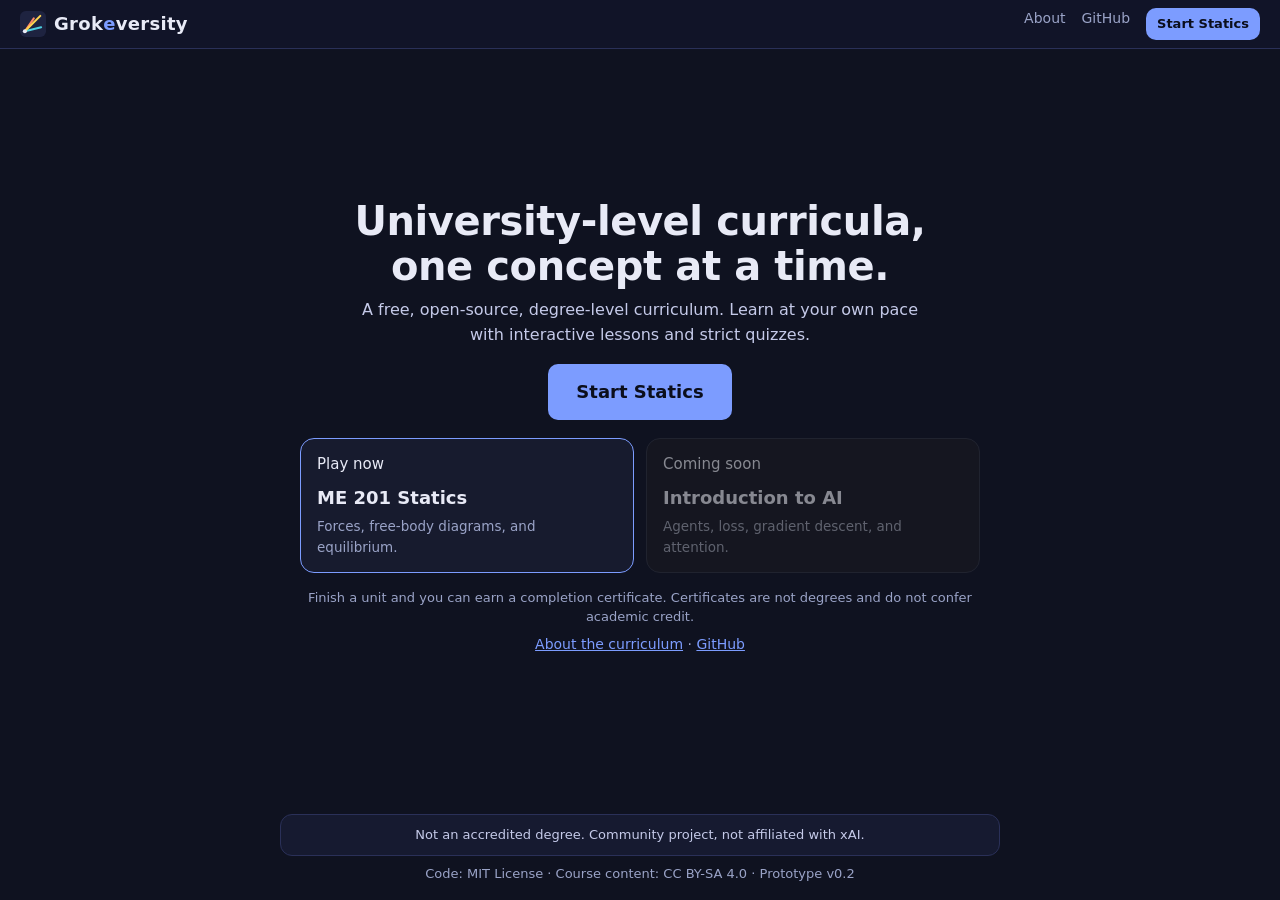
==== prototype/index.html @ 7344899f "Make the hook box draggable with a short Drag the box hint. The first Statics slide now tells you to" ====
<!doctype html>
<html lang="en" class="home">
<head>
<meta charset="utf-8">
<meta name="viewport" content="width=device-width, initial-scale=1, viewport-fit=cover">
<meta http-equiv="Cache-Control" content="no-cache, no-store, must-revalidate">
<meta http-equiv="Pragma" content="no-cache">
<title>Grokeversity — university-level curricula, one concept at a time</title>
<meta name="description" content="Free, open-source, mastery-based curricula in Mechanical Engineering and Introduction to AI. Interactive visuals, strict quizzes, and a copy-paste AI tutor prompt. Community project; not an accredited degree.">
<meta name="theme-color" content="#0f1220">
<!-- Open Graph / X card. On deploy, tools/build_site.py --base-url rewrites these to absolute URLs (X requires absolute image URLs). -->
<meta property="og:type" content="website">
<meta property="og:site_name" content="Grokeversity">
<meta property="og:title" content="Grokeversity — university-level curricula, one concept at a time">
<meta property="og:description" content="Mechanical Engineering and Introduction to AI, with interactive math and strict mastery quizzes. Free and open source.">
<meta property="og:image" content="https://ankela.github.io/grokeversity/assets/og.png">
<meta property="og:image:width" content="1200">
<meta property="og:image:height" content="630">
<meta property="og:image:alt" content="Grokeversity: Mechanical Engineering and Introduction to AI. Interactive, university-level lessons.">
<meta property="og:url" content="https://ankela.github.io/grokeversity/">
<meta name="twitter:card" content="summary_large_image">
<meta name="twitter:title" content="Grokeversity — university-level curricula, one concept at a time">
<meta name="twitter:description" content="Interactive lessons in Statics and Introduction to AI, with strict mastery quizzes and an AI tutor prompt.">
<meta name="twitter:image" content="https://ankela.github.io/grokeversity/assets/og.png">
<meta name="twitter:image:alt" content="Grokeversity: Mechanical Engineering and Introduction to AI.">
<link rel="icon" href="assets/favicon.svg" type="image/svg+xml">
<link rel="icon" href="assets/favicon-32.png" sizes="32x32" type="image/png">
<link rel="apple-touch-icon" href="assets/apple-touch-icon.png">
<link rel="stylesheet" href="app.css?v=048348e5">
<script>
(function(){
  function go(){
    var h=(location.hash||'').replace(/^#/,'').toLowerCase();
    if(h==='learn' || h.indexOf('learn')===0 || /^c[1-5]/.test(h)){
      var c=(h.match(/c([1-5])/)||[])[1]||'1';
      location.replace('statics/unit-1.html?v=048348e5&c='+c);
    }
  }
  go();
  window.addEventListener('hashchange', go);
})();
</script>
</head>
<body class="home">
<header class="top">
  <a class="logo" href="./"><img src="assets/favicon.svg" alt=""><span>Grok<b>e</b>versity</span></a>
  <nav>
    <a href="about.html">About</a>
    <a href="https://github.com/ANKELA/grokeversity" rel="noopener noreferrer">GitHub</a>
    <a class="btn sm" href="statics/unit-1.html?v=048348e5">Start Statics</a>
  </nav>
</header>

<main class="home-main">
  <h1>University-level curricula,<br>one concept at a time.</h1>
  <p class="lead">A free, open-source, degree-level curriculum. Learn at your own pace with interactive lessons and strict quizzes.</p>
  <p class="home-cta"><a class="btn btn-lg" href="statics/unit-1.html?v=048348e5">Start Statics</a></p>
  <ul class="course-list">
    <li>
      <a class="course-card is-live" href="statics/unit-1.html?v=048348e5" id="card-me">
        <span class="badge">Play now</span>
        <h2>ME 201 Statics</h2>
        <p>Forces, free-body diagrams, and equilibrium.</p>
      </a>
    </li>
    <li>
      <div class="course-card is-soon" id="card-ai" aria-disabled="true">
        <span class="badge">Coming soon</span>
        <h2>Introduction to AI</h2>
        <p>Agents, loss, gradient descent, and attention.</p>
      </div>
    </li>
  </ul>
  <p class="cert-note">Finish a unit and you can earn a completion certificate. Certificates are not degrees and do not confer academic credit.</p>
  <p class="home-links"><a href="about.html">About the curriculum</a> · <a href="https://github.com/ANKELA/grokeversity" rel="noopener noreferrer">GitHub</a></p>
</main>

<footer>
  <div class="disc">Not an accredited degree. Community project, not affiliated with xAI.</div>
  <div>Code: MIT License · Course content: CC BY-SA 4.0 · Prototype v0.2</div>
</footer>
</body>
</html>
---- prototype/app.css ----
:root{--bg:#0f1220;--panel:#171b2e;--panel2:#1e2340;--ink:#e8eaf6;--mute:#9aa3c7;--acc:#7c9cff;--f1:#ff8a65;--f2:#4dd0e1;--res:#ffd54f;--ok:#66bb6a;--bad:#ef5350;--line:#2a3058}
*{box-sizing:border-box}html{scroll-behavior:smooth}
body{margin:0;font:15px/1.55 Inter,system-ui,-apple-system,Segoe UI,Roboto,sans-serif;background:var(--bg);color:var(--ink)}
a{color:var(--acc)}code{background:#20264a;padding:1px 5px;border-radius:5px;font-size:.92em}
header.top{display:flex;align-items:center;gap:14px;padding:10px 20px;border-bottom:1px solid var(--line);background:rgba(18,21,42,.92);backdrop-filter:blur(8px);position:sticky;top:0;z-index:20}
.logo{font-weight:800;letter-spacing:.3px;font-size:18px;text-decoration:none;color:var(--ink);display:flex;align-items:center;gap:8px}.logo b{color:var(--acc)}
.logo img{width:26px;height:26px}
header.top nav{margin-left:auto;display:flex;gap:16px;font-size:14px}header.top nav a{color:var(--mute);text-decoration:none}header.top nav a:hover{color:var(--ink)}header.top nav a.btn{color:#0b0e1c}
.btn{display:inline-block;background:var(--acc);color:#0b0e1c;border:0;padding:9px 15px;border-radius:10px;cursor:pointer;font:inherit;font-weight:700;text-decoration:none}
.btn.ghost{background:none;color:var(--acc);border:1px solid var(--acc)}.btn:disabled{opacity:.4;cursor:not-allowed}.btn.sm{padding:6px 11px;font-size:13px}
/* landing */
.hero{padding:72px 24px 48px;text-align:center;background:radial-gradient(1200px 400px at 50% -10%,#2b356e 0%,transparent 70%)}
.hero h1{font-size:clamp(30px,5vw,54px);line-height:1.08;margin:0 0 14px;letter-spacing:-.5px}
.hero h1 em{font-style:normal;background:linear-gradient(90deg,#7c9cff,#4dd0e1);-webkit-background-clip:text;background-clip:text;color:transparent}
.hero p.lead{max-width:720px;margin:0 auto 22px;color:#c5cae9;font-size:clamp(15px,2.2vw,18px)}
.hero .ctas{display:flex;gap:10px;justify-content:center;flex-wrap:wrap}
.pills{display:flex;gap:8px;justify-content:center;flex-wrap:wrap;margin-top:22px}
.pill{font-size:12px;border:1px solid var(--line);color:var(--mute);border-radius:99px;padding:4px 10px}
.wrap{max-width:1180px;margin:0 auto;padding:0 20px}
.how{display:grid;grid-template-columns:repeat(4,1fr);gap:14px;margin:10px 0 40px}
.how .card h3{margin:4px 0 6px;font-size:16px}.how .card p{margin:0;color:var(--mute);font-size:14px}
.sec-title{font-size:24px;margin:34px 0 6px}.sec-sub{color:var(--mute);margin:0 0 16px}
.track{display:grid;grid-template-columns:repeat(4,1fr);gap:14px}
.year h4{margin:0 0 8px;font-size:13px;letter-spacing:1px;text-transform:uppercase;color:var(--mute)}
.course{display:flex;justify-content:space-between;align-items:center;gap:8px;background:var(--panel);border:1px solid var(--line);border-radius:10px;padding:8px 10px;margin-bottom:7px;font-size:13.5px}
.course .badge{font-size:10.5px;padding:2px 7px;border-radius:99px;background:#262b4d;color:var(--mute);white-space:nowrap}
.course.live{border-color:var(--acc);background:#1d2550}.course.live .badge{background:var(--acc);color:#0b0e1c;font-weight:700}
.course.live{cursor:pointer}
/* player */
.player{display:grid;grid-template-columns:230px minmax(0,1fr) 330px;border-top:1px solid var(--line);border-bottom:1px solid var(--line);margin-top:40px}
.side{border-right:1px solid var(--line);padding:16px;background:#121528}
.side h4{margin:0 0 8px;font-size:12px;text-transform:uppercase;letter-spacing:1px;color:var(--mute)}
.cbtn{display:flex;justify-content:space-between;gap:6px;width:100%;text-align:left;background:none;border:1px solid transparent;color:var(--ink);padding:8px 10px;border-radius:8px;margin-bottom:4px;cursor:pointer;font:inherit;font-size:14px}
.cbtn:hover{background:var(--panel)}.cbtn.active{background:var(--panel2);border-color:var(--line)}.cbtn.locked{color:#5c6390}
.mastery{margin-top:16px;font-size:13px;color:var(--mute)}.bar{height:8px;background:#262b4d;border-radius:99px;overflow:hidden;margin-top:6px}.bar>i{display:block;height:100%;background:linear-gradient(90deg,#7c9cff,#66bb6a);width:0;transition:width .4s}
.lesson{padding:22px 28px;min-width:0}
.lesson h1{font-size:24px;margin:0 0 4px}.lesson h2{font-size:18px;margin:26px 0 8px}.sub{color:var(--mute);margin:0 0 14px}
.card{background:var(--panel);border:1px solid var(--line);border-radius:14px;padding:16px 18px;margin:14px 0}
.obj{margin:6px 0 0;padding-left:20px}.obj li{margin:2px 0}
.viz{display:grid;grid-template-columns:minmax(0,1fr) 250px;gap:16px;align-items:start}
svg.diagram{background:#0c0f1d;border-radius:12px;border:1px solid var(--line);width:100%;height:auto;touch-action:none;user-select:none;display:block}
.handle{cursor:grab}.handle:active{cursor:grabbing}
.readout{font-size:14px}.readout .row{display:flex;justify-content:space-between;border-bottom:1px dashed var(--line);padding:4px 0}
.k1{color:var(--f1)}.k2{color:var(--f2)}.kr{color:var(--res)}
.readout input[type=range]{width:100%}
.steps .step{opacity:0;transform:translateY(6px);transition:all .35s;max-height:0;overflow:hidden}
.steps .step.show{opacity:1;transform:none;max-height:220px;margin:6px 0}
.q{border-left:3px solid var(--line);padding-left:12px;margin:18px 0}.q.correct{border-color:var(--ok)}.q.wrong{border-color:var(--bad)}
.tag{font-size:11px;padding:2px 7px;border-radius:99px;background:#262b4d;color:var(--mute);margin-left:6px;font-weight:400}
.inrow{display:flex;gap:10px;flex-wrap:wrap;margin:8px 0;align-items:flex-end}
.inrow label{font-size:13px;color:var(--mute)}
.inrow input{background:#0c0f1d;border:1px solid var(--line);color:var(--ink);padding:8px 9px;border-radius:8px;width:150px;font:inherit;font-size:16px}
.fb{font-size:14px;margin-top:6px}.fb.ok{color:var(--ok)}.fb.no{color:#ffab91}
.hint{font-size:14px;color:#c5cae9;background:#20264a;padding:8px 10px;border-radius:8px;margin-top:6px}
.tutor{border-left:1px solid var(--line);background:#121528;display:flex;flex-direction:column;position:sticky;top:51px;height:calc(100vh - 51px)}
.tutor h3{margin:0;padding:14px 16px;font-size:14px;border-bottom:1px solid var(--line)}
.chat{flex:1;overflow:auto;padding:12px 14px}
.msg{padding:9px 11px;border-radius:12px;margin:8px 0;font-size:14px;max-width:92%}.msg.t{background:var(--panel2)}.msg.s{background:#2b356e;margin-left:auto}
.chatin{display:flex;gap:6px;padding:10px;border-top:1px solid var(--line)}
.chatin input{flex:1;min-width:0;background:#0c0f1d;border:1px solid var(--line);color:var(--ink);padding:8px;border-radius:8px;font:inherit;font-size:16px}
.copybox{padding:10px 14px;border-top:1px solid var(--line);font-size:12.5px;color:var(--mute)}
.copybox .btn{width:100%;margin-bottom:6px}
.palette{display:flex;flex-wrap:wrap;gap:8px;margin:10px 0}
.chip{border:1px solid var(--line);background:#0c0f1d;color:var(--ink);padding:6px 10px;border-radius:99px;cursor:pointer;font:inherit;font-size:13px}.chip.on{background:#2b356e;border-color:var(--acc)}
.soon{display:grid;place-items:center;text-align:center;min-height:320px;color:var(--mute)}
footer{padding:28px 20px 40px;color:var(--mute);font-size:13px;text-align:center}
footer .disc{max-width:820px;margin:0 auto 10px;background:#161a30;border:1px solid var(--line);border-radius:12px;padding:12px 16px;color:#c5cae9}
.toast{position:fixed;left:50%;bottom:22px;transform:translateX(-50%) translateY(30px);opacity:0;background:#263070;color:#fff;padding:10px 16px;border-radius:10px;transition:all .3s;z-index:50;font-size:14px}
.toast.show{opacity:1;transform:translateX(-50%)}
@media (max-width:1100px){
  .player{grid-template-columns:minmax(0,1fr)}.player>*{min-width:0}.side{border-right:0;border-bottom:1px solid var(--line)}
  .side .list{display:flex;gap:6px;overflow-x:auto;padding-bottom:4px}.cbtn{white-space:nowrap;width:auto;margin:0}
  .tutor{position:static;height:auto;border-left:0;border-top:1px solid var(--line)}.chat{max-height:300px}
  .viz{grid-template-columns:1fr}.how,.track{grid-template-columns:1fr 1fr}
}
@media (max-width:640px){
  header.top nav a:not(.btn){display:none}.lesson{padding:18px 14px}.how,.track{grid-template-columns:1fr}
  .inrow input{width:100%}.inrow label{flex:1 1 45%}.hero{padding:48px 18px 32px}
}

/* multi-track landing */
.track-cards{display:grid;grid-template-columns:1fr 1fr;gap:16px;margin:8px 0 36px}
.track-card{display:block;background:var(--panel);border:1px solid var(--acc);border-radius:16px;padding:20px 22px;text-decoration:none;color:var(--ink);min-width:0}
.track-card:hover{background:#1d2550}
.track-card h3{margin:8px 0 6px;font-size:22px}
.track-card p{margin:0;color:var(--mute);font-size:14px}
.track-card .badge{background:var(--acc);color:#0b0e1c;font-weight:700;font-size:11px;padding:2px 8px;border-radius:99px}
a.course{text-decoration:none;color:inherit}
.course-hero{padding:48px 24px 28px}
.kicker{letter-spacing:1px;text-transform:uppercase;color:var(--mute);font-size:12px;font-weight:700;margin:0 0 8px}
.viz-gd{grid-template-columns:minmax(0,1fr) minmax(0,1fr);align-items:start}
@media (max-width:1100px){
  .track-cards,.viz-gd{grid-template-columns:1fr}
}
@media (max-width:640px){
  .track-cards{grid-template-columns:1fr}
}

/* Keep KaTeX MathML (accessibility tree) from expanding the page width, especially on mobile. */
.katex-display{max-width:100%;overflow-x:auto;overflow-y:hidden}
.katex-mathml{position:absolute !important;width:0 !important;height:0 !important;overflow:hidden !important;clip-path:inset(50%)}
.lesson,.concept,.hero,.wrap,.player{max-width:100%}

/* ---- Statics interactive slides ---- */
.lesson-slides{display:flex;flex-direction:column;min-width:0;min-height:calc(100vh - 52px);padding:14px 18px 10px}
.lesson-bar{display:flex;align-items:center;justify-content:space-between;gap:10px;margin-bottom:8px}
.lesson-bar h1{font-size:15px;margin:0;letter-spacing:.2px;color:var(--mute);font-weight:700;text-transform:uppercase}
.stage{position:relative;flex:1;overflow:hidden;min-height:460px;background:var(--panel);border:1px solid var(--line);border-radius:16px}
.slide{position:absolute;inset:0;overflow:auto;padding:16px 18px 20px;opacity:0;transform:translateX(48px);pointer-events:none;transition:opacity .4s ease, transform .4s ease}
.slide.on{opacity:1;transform:none;pointer-events:auto;z-index:2}
.slide.exit-left{opacity:0;transform:translateX(-48px);z-index:1}
.slide.exit-right{opacity:0;transform:translateX(48px);z-index:1}
.slide h2{font-size:22px;margin:0 0 8px;line-height:1.2}
.slide p{margin:0 0 10px;max-width:42em}
.slide .sub{margin-bottom:10px}
.term{opacity:0;transform:translateY(8px);display:inline-block;transition:opacity .45s ease, transform .45s ease, color .3s}
.term.in{opacity:1;transform:none}
.term.hot{color:var(--res)}
.hl-on{filter:drop-shadow(0 0 5px currentColor);animation:glow 1.1s ease-in-out infinite}
@keyframes glow{50%{opacity:.55}}
.tap{cursor:pointer}
.tag-pop{font-size:13px;background:#2b356e;color:#e8eaf6;border-radius:8px;padding:4px 8px;pointer-events:none}
.slide-nav{display:flex;align-items:center;gap:10px;padding:10px 2px 4px}
.slide-nav .dots{display:flex;gap:5px;flex:1;flex-wrap:wrap;align-items:center}
.dot{width:9px;height:9px;border-radius:50%;background:#2a3058;border:0;padding:0;cursor:pointer}
.dot:hover{background:#4a5380}
.dot.on{background:var(--acc)}
.dot.quiz{box-shadow:0 0 0 2px #2a3058;background:#3d5a3d}
.dot.quiz.on{background:var(--ok)}
#slidePos{font-size:12px;color:var(--mute);white-space:nowrap}
.check{border-left:3px solid var(--acc);padding:8px 0 8px 12px;margin-top:8px}
.choices{display:flex;flex-wrap:wrap;gap:8px;margin:8px 0}
.choices button{background:#0c0f1d;color:var(--ink);border:1px solid var(--line);border-radius:10px;padding:8px 12px;font:inherit;cursor:pointer}
.choices button:hover{border-color:var(--acc)}
.choices button.right{border-color:var(--ok);background:#15301c}
.choices button.wrong{border-color:var(--bad)}
.support-grid{display:grid;grid-template-columns:repeat(4,1fr);gap:8px;margin:10px 0}
.support-card{background:#0c0f1d;border:1px solid var(--line);border-radius:12px;padding:10px 8px;text-align:center;cursor:pointer;color:var(--ink);font:inherit}
.support-card.on{border-color:var(--acc);background:#1d2550}
.support-card b{display:block;margin-top:4px;font-size:13px}
.trig-backdrop{position:fixed;inset:0;background:rgba(8,10,20,.55);z-index:40;opacity:0;pointer-events:none;transition:opacity .3s}
.trig-backdrop.on{opacity:1;pointer-events:auto}
.trig-panel{position:fixed;right:16px;top:64px;bottom:16px;width:min(420px,calc(100% - 32px));background:#171b2e;border:1px solid var(--line);border-radius:16px;z-index:41;padding:16px 18px;overflow:auto;transform:translateX(20px);opacity:0;pointer-events:none;transition:opacity .3s, transform .3s;box-shadow:0 16px 50px #0008}
.trig-panel.on{opacity:1;transform:none;pointer-events:auto}
.trig-panel h2{margin:0 20px 8px 0}
.share{display:flex;gap:8px;margin:10px 0;align-items:stretch}
.share .bar{flex:1;height:14px;border-radius:99px;background:#262b4d;overflow:hidden;display:flex}
.share .bar i{display:block;height:100%}
.q-mount .q{margin:8px 0}
@media (prefers-reduced-motion:reduce){
  .slide,.term,.trig-panel,.trig-backdrop{transition:none}
}
@media (max-width:1100px){
  .lesson-slides{min-height:0;padding:12px}
  .stage{min-height:400px}
  .support-grid{grid-template-columns:1fr 1fr}
}
@media (max-width:640px){
  .lesson-slides{padding:10px 10px 6px}
  .slide{padding:12px}
  .support-grid{grid-template-columns:1fr 1fr}
}

/* ---- dedicated lesson page: one screen, no landing chrome ---- */
html.lesson-page{
  height:100%;
  overflow:hidden;
  overscroll-behavior:none;
}
html.lesson-page body{
  position:fixed;
  inset:0;
  width:100%;
  height:100%;
  overflow:hidden;
  overscroll-behavior:none;
  margin:0;
}
.lesson-app{
  height:100%;
  width:100%;
  max-height:100dvh;
  display:flex;
  flex-direction:column;
  overflow:hidden;
  background:var(--bg);
  transform:none;
}
.lesson-top{
  flex:0 0 auto;
  display:flex;
  align-items:center;
  gap:8px;
  padding:6px 10px;
  border-bottom:1px solid var(--line);
  min-height:44px;
  background:rgba(18,21,42,.96);
  z-index:20;
  position:relative;
  top:auto;
}
.lesson-top .logo{font-size:16px; flex:0 0 auto}
.lesson-top .crumb{
  flex:1;
  min-width:0;
  font-size:13px;
  color:var(--mute);
  white-space:nowrap;
  overflow:hidden;
  text-overflow:ellipsis;
}
.lesson-top #slidePos{font-size:12px; color:var(--mute); white-space:nowrap; flex:0 0 auto}
.lesson-top .btn.sm{padding:5px 9px; font-size:12px}
.stage-wrap{
  flex:1 1 auto;
  min-height:0;
  position:relative;
  overflow:hidden;
}
.lesson-page .concept{
  position:absolute;
  inset:0;
  overflow:hidden;
  min-height:0;
}
.lesson-page .concept[hidden]{display:none !important}
.lesson-page .stage{
  position:absolute;
  inset:0;
  overflow:hidden;
  min-height:0;
  border:0;
  border-radius:0;
  background:var(--panel);
}
.lesson-page .slide{
  position:absolute;
  inset:0;
  overflow:auto;
  overscroll-behavior:contain;
  padding:12px 16px 16px;
  min-height:0;
}
.lesson-page .slide:not(.on):not(.exit-left):not(.exit-right){visibility:hidden}
.lesson-page .slide h2{font-size:20px; margin:0 0 6px}
.lesson-page .slide p{margin:0 0 8px}
.lesson-page .slide-nav{
  flex:0 0 auto;
  padding:6px 12px 8px;
  border-top:1px solid var(--line);
  background:#121528;
}
.lesson-page svg.diagram{max-height:min(280px, 36dvh); min-height:140px; width:100%; height:auto; aspect-ratio:var(--diagram-ar, 2 / 1); overflow:visible; touch-action:none; -webkit-user-select:none}
.lesson-page .viz{grid-template-columns:minmax(0,1fr) minmax(150px, 220px); gap:10px; align-items:start}
.eqcheck{font-size:13px; color:var(--mute); margin-top:8px; line-height:1.45}
.eqcheck div{border-bottom:1px dashed var(--line); padding:3px 0}
.drawer-back{
  position:fixed; inset:0;
  background:rgba(8,10,20,.55);
  z-index:40;
  opacity:0; pointer-events:none;
  transition:opacity .3s;
}
.drawer-back.on{opacity:1; pointer-events:auto}
.drawer{
  position:fixed; top:0; bottom:0;
  width:min(340px, 92vw);
  z-index:41;
  background:#121528;
  overflow:auto;
  transition:transform .3s, opacity .3s;
  box-shadow:0 0 40px #0008;
}
.drawer-left{left:0; transform:translateX(-105%); border-right:1px solid var(--line); padding:16px}
.drawer-right{right:0; transform:translateX(105%); border-left:1px solid var(--line)}
.drawer.on, .drawer.drawer-left.on, .drawer.drawer-right.on{transform:none}
.lesson-page .tutor{
  position:fixed;
  top:0; bottom:0; right:0;
  height:auto;
  max-height:100dvh;
  display:flex;
  flex-direction:column;
  overflow:hidden;
}
@media (prefers-reduced-motion:reduce){
  .drawer, .drawer-back{transition:none}
}
@media (max-width:700px){
  .lesson-page .viz{grid-template-columns:1fr}
  .lesson-page svg.diagram{max-height:28dvh}
  .lesson-page .slide{padding:8px 10px 12px}
  .lesson-page .slide h2{font-size:17px}
  .lesson-top .crumb{font-size:12px}
  .lesson-top .logo span{display:none}
}

.q-actions{display:flex;flex-wrap:wrap;gap:8px;margin:8px 0 4px;align-items:center}
.q-actions .btn{min-height:44px}
.check .q-actions, .q .q-actions{position:relative;z-index:2}
.lesson-page .slide-nav{z-index:25; padding-bottom:max(8px, env(safe-area-inset-bottom, 0px))}
html.kb-open .lesson-page .slide.on{
  padding-bottom:calc(var(--kb, 0px) + 12px + env(safe-area-inset-bottom, 0px));
}
.lesson-page input, .lesson-page textarea, .lesson-page button, .lesson-page select,
.lesson input, .lesson textarea, .lesson button, .lesson select{
  touch-action:manipulation;
  -webkit-user-select:text;
}
html.lesson-page input:not([type=range]):not([type=checkbox]):not([type=radio]):not([type=hidden]),
html.lesson-page textarea,
html.lesson-page select,
.lesson input:not([type=range]):not([type=checkbox]):not([type=radio]):not([type=hidden]),
.lesson textarea,
.lesson select{
  font-size:16px;
}
.lesson-page button, .lesson button, .choices button{ -webkit-user-select:none; }

/* Quiz rewards: XP bar, confetti, cards. Confetti never captures clicks. */
.fun-confetti{position:fixed;inset:0;width:100%;height:100%;pointer-events:none;z-index:80}
.fun-bar{display:flex;align-items:center;gap:8px;padding:4px 12px;background:#121528;border-bottom:1px solid var(--line);font-size:12px;color:var(--mute);position:relative;z-index:26;flex:0 0 auto;min-height:32px}
.fun-bar-page{position:sticky;top:0;z-index:30}
.fun-level{font-weight:700;color:var(--acc);white-space:nowrap}
.fun-meter{flex:1;height:8px;background:#2a3058;border-radius:99px;overflow:hidden;min-width:40px}
.fun-meter i{display:block;height:100%;width:0;background:linear-gradient(90deg,#ff8a65,#ffd54f,#7c9cff);border-radius:99px;transition:width .4s ease}
.fun-xp,.fun-streak,.fun-daily{white-space:nowrap;font-variant-numeric:tabular-nums}
.fun-gear{background:none;border:1px solid var(--line);color:var(--acc);border-radius:8px;padding:2px 8px;cursor:pointer;font:inherit;min-height:28px}
.fun-pop{position:absolute;right:8px;top:calc(100% + 6px);width:min(340px,94vw);max-height:min(70dvh,520px);overflow:auto;background:#121528;border:1px solid var(--line);border-radius:12px;padding:12px;box-shadow:0 12px 40px #0008;z-index:40;color:var(--ink);font-size:13px}
.fun-pop h4{margin:12px 0 6px;font-size:13px}
.fun-tog{display:flex;align-items:center;gap:8px;margin:6px 0}
.fun-tog input{accent-color:var(--acc)}
.fun-badges{margin:0;padding-left:18px}
.fun-card{border:1px solid var(--line);border-radius:10px;padding:8px 10px;margin:8px 0;background:#0c0f1d}
.fun-card.rare{border-color:#ffd54f}
.fun-card h5{margin:0 0 4px;font-size:13px;color:#ffd54f}
.fun-card p{margin:0;color:var(--mute);font-size:12px;line-height:1.45}
.fun-toast{position:fixed;left:50%;bottom:max(72px, calc(12px + env(safe-area-inset-bottom)));transform:translate(-50%, 16px);background:#1e2340;color:var(--ink);border:1px solid var(--acc);border-radius:12px;padding:10px 14px;font-size:13px;z-index:85;pointer-events:none;opacity:0;transition:opacity .25s ease, transform .25s ease;max-width:min(420px,92vw);text-align:center;box-shadow:0 8px 24px #0006}
.fun-toast.show{opacity:1;transform:translate(-50%, 0)}
.mute{color:var(--mute);font-weight:400}
@media (prefers-reduced-motion:reduce){
  .fun-meter i, .fun-toast{transition:none}
}
@media (max-width:700px){
  .fun-bar{padding:4px 8px;gap:6px;font-size:11px}
  .fun-daily{display:none}
}

.inrow label{min-width:0;max-width:100%}
.unit-field{display:flex;align-items:stretch;gap:6px;width:100%;max-width:min(320px,100%);min-width:0}
.unit-field input{
  flex:1 1 6em;
  min-width:0;
  min-height:44px;
  width:auto !important;
  max-width:100%;
  font-size:16px;
  padding:8px 10px;
  border-radius:8px;
}
.unit-field .unit-select, select.unit-select{
  flex:0 1 auto;
  min-width:4.6em;
  max-width:8.5em;
  min-height:44px;
  padding:8px 8px;
  font:inherit;
  font-size:16px;
  font-weight:600;
  color:#0b0e1c;
  background:#eef0fb;
  color-scheme:light;
  border:1px solid var(--line);
  border-radius:8px;
  appearance:auto;
  -webkit-appearance:menulist;
  touch-action:manipulation;
}
@media (max-width:700px){
  .inrow label{flex:1 1 100%}
  .unit-field{max-width:100%}
  .unit-field input, .unit-field .unit-select, select.unit-select{min-height:46px}
}

/* compact home page */
html.home, body.home{min-height:100dvh;overflow-x:hidden}
body.home{display:flex;flex-direction:column;margin:0}
body.home .top{padding:8px 20px}
body.home .home-main{
  flex:1 1 auto;
  display:flex;
  flex-direction:column;
  justify-content:center;
  width:100%;
  max-width:720px;
  margin:0 auto;
  padding:16px 20px 12px;
  text-align:center;
  min-width:0;
}
body.home h1{
  font-size:clamp(26px,4.2vw,40px);
  line-height:1.12;
  margin:0 0 10px;
  letter-spacing:-.4px;
}
body.home .lead{
  margin:0 auto 16px;
  max-width:36em;
  color:#c5cae9;
  font-size:16px;
}
body.home .home-cta{margin:0 0 18px}
body.home .btn-lg{font-size:18px;padding:14px 28px;min-height:48px}
.course-list{
  display:grid;
  grid-template-columns:1fr 1fr;
  gap:12px;
  list-style:none;
  padding:0;
  margin:0 0 16px;
  text-align:left;
}
.course-card{
  display:block;
  background:var(--panel);
  border:1px solid var(--line);
  border-radius:14px;
  padding:14px 16px;
  text-decoration:none;
  color:inherit;
  min-width:0;
  min-height:100%;
}
.course-card.is-live{border-color:var(--acc)}
.course-card.is-live:hover{background:#1d2550}
.course-card h2{margin:8px 0 4px;font-size:18px}
.course-card p{margin:0;color:var(--mute);font-size:13.5px}
.course-card .badge{display:inline-block}
.course-card.is-soon{
  opacity:.55;
  filter:grayscale(.7);
  cursor:default;
  pointer-events:none;
  user-select:none;
  -webkit-user-select:none;
}
.cert-note{color:var(--mute);font-size:13px;margin:0 0 8px;line-height:1.45}
.home-links{font-size:14px;margin:0;color:var(--mute)}
body.home footer{padding:12px 20px 16px}
body.home .disc{max-width:720px;padding:10px 14px;margin:0 auto 8px}
@media (max-width:640px){
  .course-list{grid-template-columns:1fr}
  body.home .top, body.about .top{padding:8px 14px}
  body.home header.top nav a:not(.btn),
  body.about header.top nav a:not(.btn){display:inline}
  body.home header.top nav,
  body.about header.top nav{gap:10px;font-size:13px;flex-wrap:wrap;justify-content:flex-end}
  body.home .home-main{padding:10px 16px 8px;justify-content:flex-start}
  body.home h1{font-size:26px}
  body.home .lead{font-size:15px;margin-bottom:12px}
}

/* ---- thumb-reach interactive layout ---- */
.thumb-layout{
  display:grid;
  grid-template-columns:minmax(0,1fr) minmax(150px,240px);
  grid-template-rows:auto minmax(0,1fr);
  grid-template-areas:"copy copy" "viz readout";
  gap:10px;
  min-height:0;
  height:100%;
  align-items:stretch;
}
.thumb-layout > .slide-copy{grid-area:copy; min-width:0}
.thumb-layout > .viz{grid-area:viz; min-width:0; min-height:0; display:flex; flex-direction:column; gap:6px}
.thumb-layout > .readout{grid-area:readout; min-width:0; overflow:auto}
.thumb-layout .thumb-controls{flex:0 0 auto}
.thumb-layout .is-output{width:100%}
.lesson-page .slide.thumb-ready{
  display:flex;
  flex-direction:column;
  overflow:hidden;
  min-height:0;
}
.lesson-page .slide.thumb-ready > .thumb-layout{flex:1 1 auto; min-height:0}
.card > .thumb-layout{height:auto; grid-template-rows:auto auto}

@media (max-width:700px), (pointer:coarse){
  .lesson-page .slide.thumb-ready{padding-bottom:8px}
  .thumb-layout{
    display:flex;
    flex-direction:column;
    gap:6px;
    height:100%;
    min-height:0;
    overflow:hidden;
  }
  .thumb-layout > .viz{display:contents}
  .thumb-layout > .readout{
    order:1;
    flex:0 1 auto;
    max-height:30%;
    overflow:auto;
    -webkit-overflow-scrolling:touch;
    background:#121528;
    border:1px solid var(--line);
    border-radius:10px;
    padding:8px 10px;
    z-index:2;
    overscroll-behavior:contain;
  }
  .thumb-layout svg.diagram.is-output{
    order:2;
    flex:0 0 auto;
    max-height:18dvh;
    min-height:72px;
    width:100%;
  }
  .thumb-layout > .slide-copy{
    order:3;
    flex:0 1 auto;
    max-height:22%;
    min-height:0;
    overflow:auto;
    -webkit-overflow-scrolling:touch;
    overscroll-behavior:contain;
  }
  .thumb-layout > .slide-copy h2{font-size:16px;margin:0 0 4px}
  .thumb-layout > .slide-copy p{margin:0 0 6px;font-size:14px}
  .thumb-layout svg.diagram:not(.is-output),
  .thumb-layout .thumb-diagram{
    order:4;
    flex:1 1 auto;
    min-height:120px;
    max-height:none;
    width:100%;
  }
  .lesson-page .thumb-layout svg.diagram:not(.is-output){
    max-height:none;
    min-height:120px;
  }
  .thumb-layout .thumb-controls{
    order:5;
    flex:0 0 auto;
    padding-top:2px;
  }
  .thumb-layout .support-grid{order:4; flex:1 1 auto}
  .card > .thumb-layout{
    height:auto;
    max-height:none;
    overflow:visible;
  }
  .card > .thumb-layout > .readout{max-height:none}
  .card > .thumb-layout > .slide-copy{max-height:none}
  #trigPanel.thumb-ready,
  #trigPanel .thumb-layout{
    display:flex;
    flex-direction:column;
    height:100%;
    min-height:0;
  }
}

@media (max-width:700px){
  .lesson-page .slide.thumb-ready svg.diagram:not(.is-output){max-height:none}
}

/* Hook slide: static handle cue, fades after first touch (no pulse) */
#ropeSvg .rope-nudge,
#ropeSvg .rope-nudge-glow,
#ropeSvg .rope-drag-hint{
  opacity:1;
  transition:opacity .55s ease;
}
#ropeSvg.hint-seen .rope-nudge,
#ropeSvg.hint-seen .rope-nudge-glow,
#ropeSvg.hint-seen .rope-drag-hint{opacity:0}
#signLabel:empty{display:none}
@media (prefers-reduced-motion:reduce){
  #ropeSvg .rope-nudge,
  #ropeSvg .rope-nudge-glow,
  #ropeSvg .rope-drag-hint{transition:none}
}
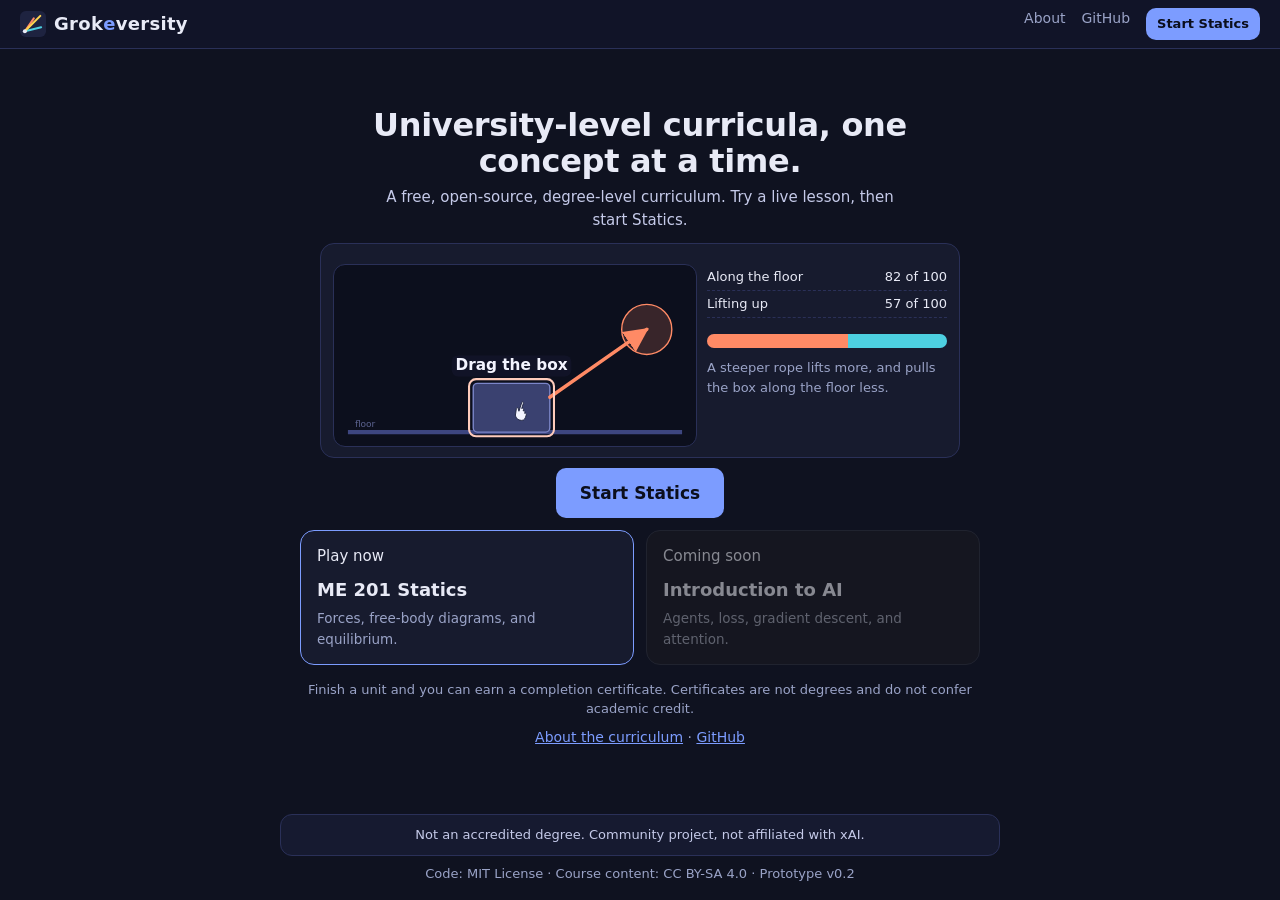
==== commit aca54979: "Add the Drag the box rope interactive to the home page. The landing page now has a compact hero demo" ====
--- a/prototype/index.html
+++ b/prototype/index.html
@@ -26,14 +26,14 @@
 <link rel="icon" href="assets/favicon.svg" type="image/svg+xml">
 <link rel="icon" href="assets/favicon-32.png" sizes="32x32" type="image/png">
 <link rel="apple-touch-icon" href="assets/apple-touch-icon.png">
-<link rel="stylesheet" href="app.css?v=048348e5">
+<link rel="stylesheet" href="app.css?v=643cfb67">
 <script>
 (function(){
   function go(){
     var h=(location.hash||'').replace(/^#/,'').toLowerCase();
     if(h==='learn' || h.indexOf('learn')===0 || /^c[1-5]/.test(h)){
       var c=(h.match(/c([1-5])/)||[])[1]||'1';
-      location.replace('statics/unit-1.html?v=048348e5&c='+c);
+      location.replace('statics/unit-1.html?v=643cfb67&c='+c);
     }
   }
   go();
@@ -47,17 +47,28 @@
   <nav>
     <a href="about.html">About</a>
     <a href="https://github.com/ANKELA/grokeversity" rel="noopener noreferrer">GitHub</a>
-    <a class="btn sm" href="statics/unit-1.html?v=048348e5">Start Statics</a>
+    <a class="btn sm" href="statics/unit-1.html?v=643cfb67">Start Statics</a>
   </nav>
 </header>
 
 <main class="home-main">
-  <h1>University-level curricula,<br>one concept at a time.</h1>
-  <p class="lead">A free, open-source, degree-level curriculum. Learn at your own pace with interactive lessons and strict quizzes.</p>
-  <p class="home-cta"><a class="btn btn-lg" href="statics/unit-1.html?v=048348e5">Start Statics</a></p>
+  <h1>University-level curricula, one concept at a time.</h1>
+  <p class="lead">A free, open-source, degree-level curriculum. Try a live lesson, then start Statics.</p>
+  <div class="card home-demo" id="homeDemo">
+    <div class="viz">
+      <svg class="diagram" id="ropeSvg" viewBox="0 0 520 260" role="img" aria-label="A box you can drag, pulled by a rope"></svg>
+      <div class="readout">
+        <div class="row"><span>Along the floor</span><span id="ropeFloor"></span></div>
+        <div class="row"><span>Lifting up</span><span id="ropeLift"></span></div>
+        <div class="share"><div class="bar"><i id="ropeFloorBar" style="background:#ff8a65"></i><i id="ropeLiftBar" style="background:#4dd0e1"></i></div></div>
+        <p class="sub" id="ropeHint">A steeper rope lifts more, and pulls the box along the floor less.</p>
+      </div>
+    </div>
+  </div>
+  <p class="home-cta"><a class="btn btn-lg" href="statics/unit-1.html?v=643cfb67">Start Statics</a></p>
   <ul class="course-list">
     <li>
-      <a class="course-card is-live" href="statics/unit-1.html?v=048348e5" id="card-me">
+      <a class="course-card is-live" href="statics/unit-1.html?v=643cfb67" id="card-me">
         <span class="badge">Play now</span>
         <h2>ME 201 Statics</h2>
         <p>Forces, free-body diagrams, and equilibrium.</p>
@@ -79,5 +90,6 @@
   <div class="disc">Not an accredited degree. Community project, not affiliated with xAI.</div>
   <div>Code: MIT License · Course content: CC BY-SA 4.0 · Prototype v0.2</div>
 </footer>
+<script src="app.js?v=643cfb67"></script>
 </body>
 </html>
--- a/prototype/app.css
+++ b/prototype/app.css
@@ -399,19 +399,35 @@
   min-width:0;
 }
 body.home h1{
-  font-size:clamp(26px,4.2vw,40px);
-  line-height:1.12;
-  margin:0 0 10px;
-  letter-spacing:-.4px;
+  font-size:clamp(20px,3.2vw,32px);
+  line-height:1.15;
+  margin:0 0 6px;
+  letter-spacing:-.3px;
 }
 body.home .lead{
-  margin:0 auto 16px;
+  margin:0 auto 10px;
   max-width:36em;
   color:#c5cae9;
-  font-size:16px;
-}
-body.home .home-cta{margin:0 0 18px}
-body.home .btn-lg{font-size:18px;padding:14px 28px;min-height:48px}
+  font-size:15px;
+}
+.home-demo{
+  width:100%;
+  max-width:640px;
+  margin:0 auto 10px;
+  padding:10px 12px;
+  text-align:left;
+}
+.home-demo svg.diagram{
+  max-height:200px;
+  width:100%;
+  height:auto;
+  touch-action:none;
+}
+.home-demo .readout{font-size:13px}
+.home-demo .readout .row{padding:3px 0}
+.home-demo .thumb-layout{height:auto}
+body.home .home-cta{margin:0 0 12px}
+body.home .btn-lg{font-size:17px;padding:12px 24px;min-height:46px}
 .course-list{
   display:grid;
   grid-template-columns:1fr 1fr;
@@ -456,9 +472,22 @@
   body.about header.top nav a:not(.btn){display:inline}
   body.home header.top nav,
   body.about header.top nav{gap:10px;font-size:13px;flex-wrap:wrap;justify-content:flex-end}
-  body.home .home-main{padding:10px 16px 8px;justify-content:flex-start}
-  body.home h1{font-size:26px}
-  body.home .lead{font-size:15px;margin-bottom:12px}
+  body.home .home-main{padding:8px 14px 6px;justify-content:flex-start}
+  body.home h1{font-size:22px;margin-bottom:4px}
+  body.home .lead{font-size:13.5px;margin-bottom:8px}
+  body.home .course-list{grid-template-columns:1fr 1fr;margin-bottom:8px}
+  body.home .course-card{padding:10px 12px}
+  body.home .course-card h2{font-size:15px;margin:4px 0 2px}
+  body.home .course-card p{font-size:12px}
+  body.home .home-demo{padding:8px 10px;margin-bottom:8px}
+  body.home .home-demo svg.diagram{max-height:168px}
+  body.home .home-cta{margin:0 0 8px}
+  body.home .cert-note{font-size:12px;margin:0 0 4px}
+  body.home footer{padding:8px 14px 10px}
+}
+@media (max-width:700px), (pointer:coarse){
+  .home-demo .thumb-layout > .readout{max-height:none}
+  .home-demo svg.diagram:not(.is-output){min-height:120px;max-height:168px;flex:0 0 auto}
 }
 
 /* ---- thumb-reach interactive layout ---- */
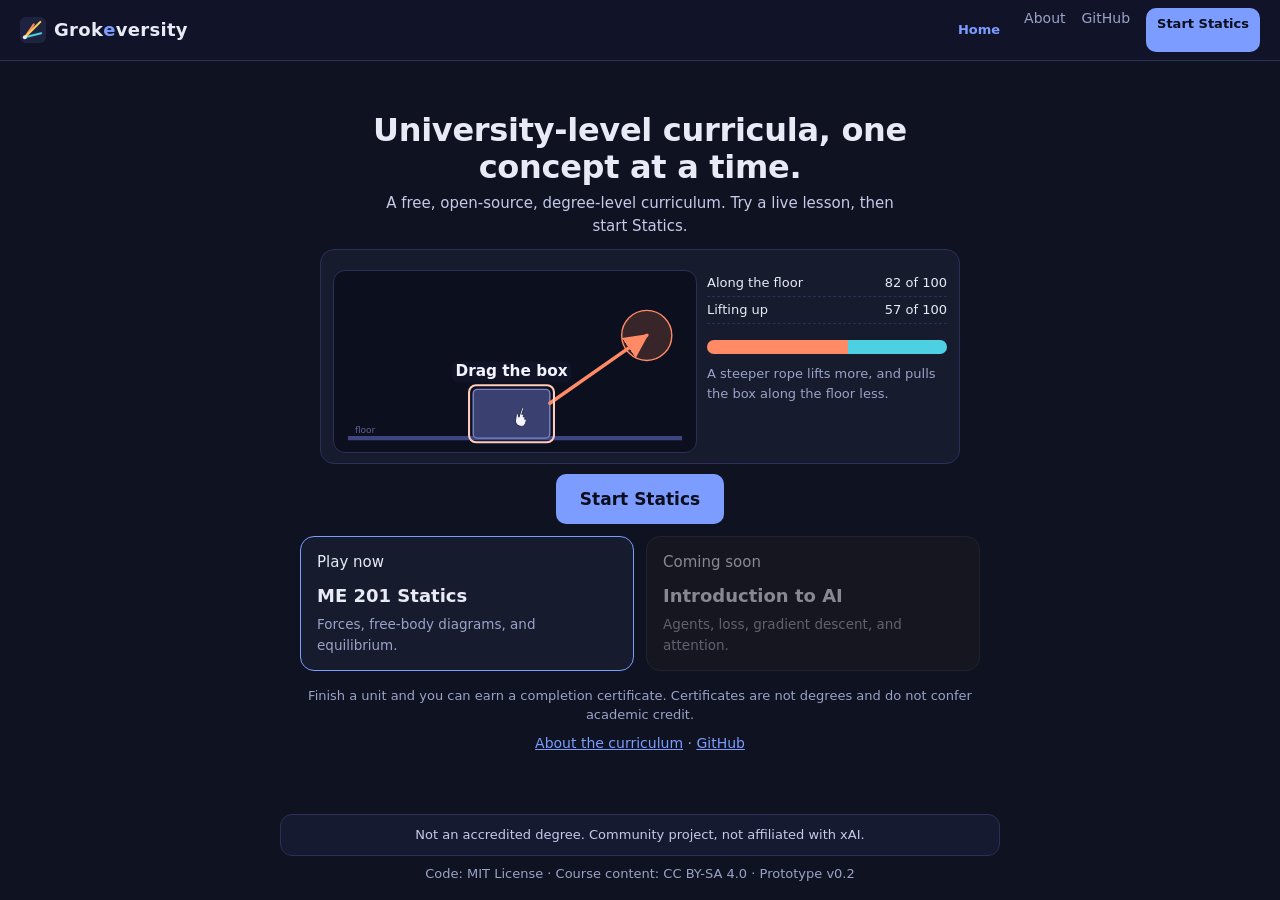
==== commit 5081aaf7: "Randomize Unit 1 quiz problems and add a Home link on every page. Numeric Statics and Intro AI quizz" ====
--- a/prototype/index.html
+++ b/prototype/index.html
@@ -26,14 +26,14 @@
 <link rel="icon" href="assets/favicon.svg" type="image/svg+xml">
 <link rel="icon" href="assets/favicon-32.png" sizes="32x32" type="image/png">
 <link rel="apple-touch-icon" href="assets/apple-touch-icon.png">
-<link rel="stylesheet" href="app.css?v=643cfb67">
+<link rel="stylesheet" href="app.css?v=bf78855e">
 <script>
 (function(){
   function go(){
     var h=(location.hash||'').replace(/^#/,'').toLowerCase();
     if(h==='learn' || h.indexOf('learn')===0 || /^c[1-5]/.test(h)){
       var c=(h.match(/c([1-5])/)||[])[1]||'1';
-      location.replace('statics/unit-1.html?v=643cfb67&c='+c);
+      location.replace('statics/unit-1.html?v=bf78855e&c='+c);
     }
   }
   go();
@@ -45,9 +45,10 @@
 <header class="top">
   <a class="logo" href="./"><img src="assets/favicon.svg" alt=""><span>Grok<b>e</b>versity</span></a>
   <nav>
+    <a class="home-link" href="./">Home</a>
     <a href="about.html">About</a>
     <a href="https://github.com/ANKELA/grokeversity" rel="noopener noreferrer">GitHub</a>
-    <a class="btn sm" href="statics/unit-1.html?v=643cfb67">Start Statics</a>
+    <a class="btn sm" href="statics/unit-1.html?v=bf78855e">Start Statics</a>
   </nav>
 </header>
 
@@ -65,10 +66,10 @@
       </div>
     </div>
   </div>
-  <p class="home-cta"><a class="btn btn-lg" href="statics/unit-1.html?v=643cfb67">Start Statics</a></p>
+  <p class="home-cta"><a class="btn btn-lg" href="statics/unit-1.html?v=bf78855e">Start Statics</a></p>
   <ul class="course-list">
     <li>
-      <a class="course-card is-live" href="statics/unit-1.html?v=643cfb67" id="card-me">
+      <a class="course-card is-live" href="statics/unit-1.html?v=bf78855e" id="card-me">
         <span class="badge">Play now</span>
         <h2>ME 201 Statics</h2>
         <p>Forces, free-body diagrams, and equilibrium.</p>
@@ -90,6 +91,6 @@
   <div class="disc">Not an accredited degree. Community project, not affiliated with xAI.</div>
   <div>Code: MIT License · Course content: CC BY-SA 4.0 · Prototype v0.2</div>
 </footer>
-<script src="app.js?v=643cfb67"></script>
+<script src="app.js?v=bf78855e"></script>
 </body>
 </html>
--- a/prototype/app.css
+++ b/prototype/app.css
@@ -3,8 +3,11 @@
 body{margin:0;font:15px/1.55 Inter,system-ui,-apple-system,Segoe UI,Roboto,sans-serif;background:var(--bg);color:var(--ink)}
 a{color:var(--acc)}code{background:#20264a;padding:1px 5px;border-radius:5px;font-size:.92em}
 header.top{display:flex;align-items:center;gap:14px;padding:10px 20px;border-bottom:1px solid var(--line);background:rgba(18,21,42,.92);backdrop-filter:blur(8px);position:sticky;top:0;z-index:20}
-.logo{font-weight:800;letter-spacing:.3px;font-size:18px;text-decoration:none;color:var(--ink);display:flex;align-items:center;gap:8px}.logo b{color:var(--acc)}
+.logo{font-weight:800;letter-spacing:.3px;font-size:18px;text-decoration:none;color:var(--ink);display:flex;align-items:center;justify-content:center;gap:8px;min-height:44px;min-width:44px}.logo b{color:var(--acc)}
 .logo img{width:26px;height:26px}
+.home-link{display:inline-flex;align-items:center;justify-content:center;min-width:44px;min-height:44px;padding:0 8px;color:var(--acc);text-decoration:none;font-size:13px;font-weight:700;flex:0 0 auto;border-radius:8px}
+.home-link:hover,.home-link:focus{color:var(--ink);outline:none}
+header.top nav a.home-link{color:var(--acc)}
 header.top nav{margin-left:auto;display:flex;gap:16px;font-size:14px}header.top nav a{color:var(--mute);text-decoration:none}header.top nav a:hover{color:var(--ink)}header.top nav a.btn{color:#0b0e1c}
 .btn{display:inline-block;background:var(--acc);color:#0b0e1c;border:0;padding:9px 15px;border-radius:10px;cursor:pointer;font:inherit;font-weight:700;text-decoration:none}
 .btn.ghost{background:none;color:var(--acc);border:1px solid var(--acc)}.btn:disabled{opacity:.4;cursor:not-allowed}.btn.sm{padding:6px 11px;font-size:13px}
@@ -74,7 +77,9 @@
   .viz{grid-template-columns:1fr}.how,.track{grid-template-columns:1fr 1fr}
 }
 @media (max-width:640px){
-  header.top nav a:not(.btn){display:none}.lesson{padding:18px 14px}.how,.track{grid-template-columns:1fr}
+  header.top nav a:not(.btn){display:none}
+  header.top nav a.home-link{display:inline-flex}
+  .lesson{padding:18px 14px}.how,.track{grid-template-columns:1fr}
   .inrow input{width:100%}.inrow label{flex:1 1 45%}.hero{padding:48px 18px 32px}
 }
 
@@ -286,6 +291,10 @@
 @media (prefers-reduced-motion:reduce){
   .drawer, .drawer-back{transition:none}
 }
+.lesson-top .home-link{font-size:12px;padding:0 6px;margin:0}
+.q-fig{margin:6px 0 8px}
+.q-diagram{display:block;width:100%;max-width:420px;height:auto;max-height:150px;background:#0c101c;border:1px solid rgba(255,255,255,.08);border-radius:10px}
+.q-sol{margin:0 0 8px;font-size:.95em;line-height:1.45}
 @media (max-width:700px){
   .lesson-page .viz{grid-template-columns:1fr}
   .lesson-page svg.diagram{max-height:28dvh}
@@ -293,10 +302,15 @@
   .lesson-page .slide h2{font-size:17px}
   .lesson-top .crumb{font-size:12px}
   .lesson-top .logo span{display:none}
+  .lesson-top{gap:6px;flex-wrap:nowrap}
+}
+@media (max-width:420px){
+  .lesson-top #slidePos{display:none}
 }
 
 .q-actions{display:flex;flex-wrap:wrap;gap:8px;margin:8px 0 4px;align-items:center}
 .q-actions .btn{min-height:44px}
+.q-actions [hidden],.btn[hidden]{display:none !important}
 .check .q-actions, .q .q-actions{position:relative;z-index:2}
 .lesson-page .slide-nav{z-index:25; padding-bottom:max(8px, env(safe-area-inset-bottom, 0px))}
 html.kb-open .lesson-page .slide.on{
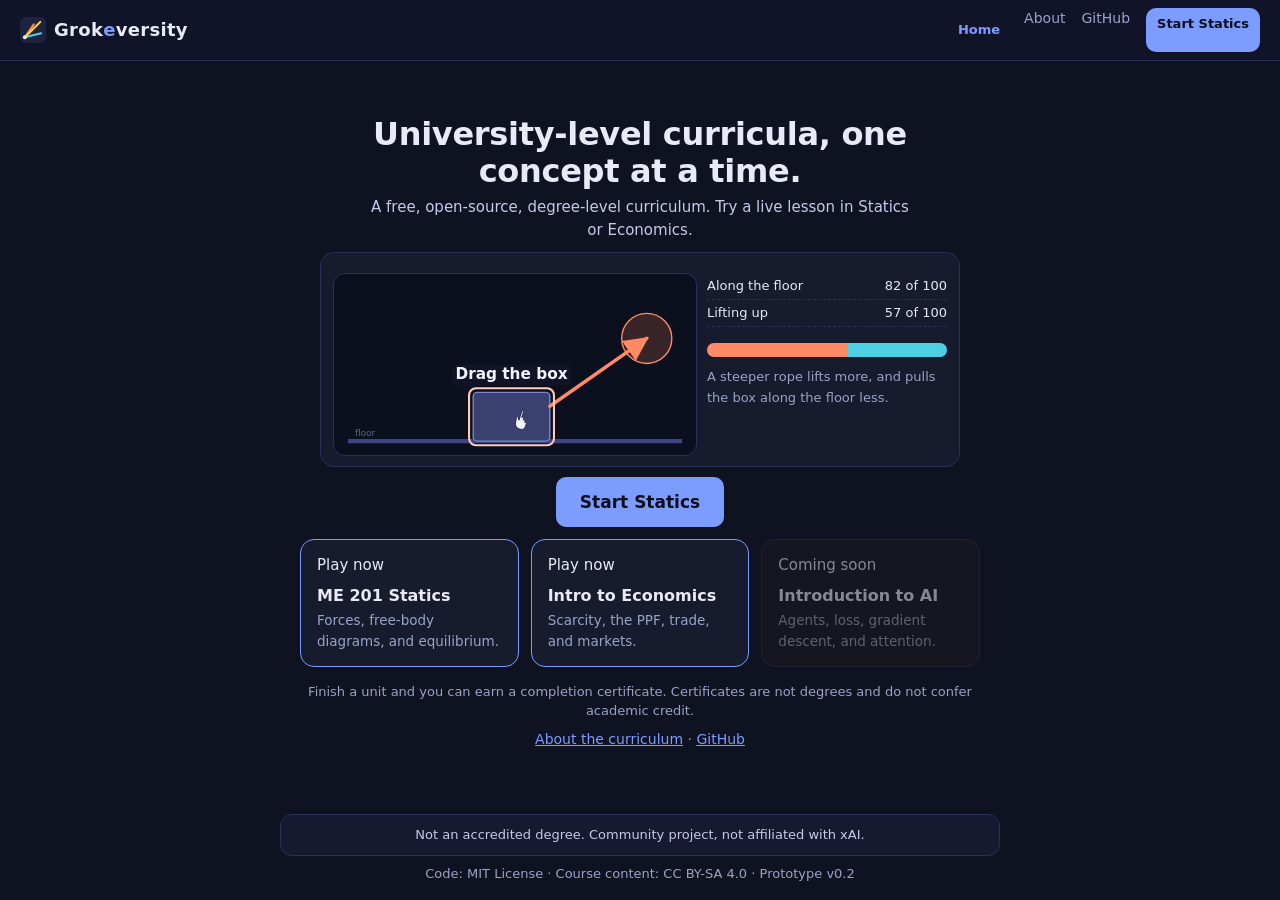
==== commit d303e988: "Add a playable Introduction to Economics (ECON 101) Unit 1 course. Scarcity, the PPF, comparative ad" ====
--- a/prototype/index.html
+++ b/prototype/index.html
@@ -6,34 +6,34 @@
 <meta http-equiv="Cache-Control" content="no-cache, no-store, must-revalidate">
 <meta http-equiv="Pragma" content="no-cache">
 <title>Grokeversity — university-level curricula, one concept at a time</title>
-<meta name="description" content="Free, open-source, mastery-based curricula in Mechanical Engineering and Introduction to AI. Interactive visuals, strict quizzes, and a copy-paste AI tutor prompt. Community project; not an accredited degree.">
+<meta name="description" content="Free, open-source, mastery-based curricula in Mechanical Engineering, Introduction to Economics, and Introduction to AI. Interactive visuals, strict quizzes, and a copy-paste AI tutor prompt. Community project; not an accredited degree.">
 <meta name="theme-color" content="#0f1220">
 <!-- Open Graph / X card. On deploy, tools/build_site.py --base-url rewrites these to absolute URLs (X requires absolute image URLs). -->
 <meta property="og:type" content="website">
 <meta property="og:site_name" content="Grokeversity">
 <meta property="og:title" content="Grokeversity — university-level curricula, one concept at a time">
-<meta property="og:description" content="Mechanical Engineering and Introduction to AI, with interactive math and strict mastery quizzes. Free and open source.">
+<meta property="og:description" content="Mechanical Engineering, Introduction to Economics, and Introduction to AI, with interactive math and strict mastery quizzes. Free and open source.">
 <meta property="og:image" content="https://ankela.github.io/grokeversity/assets/og.png">
 <meta property="og:image:width" content="1200">
 <meta property="og:image:height" content="630">
-<meta property="og:image:alt" content="Grokeversity: Mechanical Engineering and Introduction to AI. Interactive, university-level lessons.">
+<meta property="og:image:alt" content="Grokeversity: Mechanical Engineering, Introduction to Economics, and Introduction to AI. Interactive, university-level lessons.">
 <meta property="og:url" content="https://ankela.github.io/grokeversity/">
 <meta name="twitter:card" content="summary_large_image">
 <meta name="twitter:title" content="Grokeversity — university-level curricula, one concept at a time">
-<meta name="twitter:description" content="Interactive lessons in Statics and Introduction to AI, with strict mastery quizzes and an AI tutor prompt.">
+<meta name="twitter:description" content="Interactive lessons in Statics and Introduction to Economics, with strict mastery quizzes and an AI tutor prompt.">
 <meta name="twitter:image" content="https://ankela.github.io/grokeversity/assets/og.png">
 <meta name="twitter:image:alt" content="Grokeversity: Mechanical Engineering and Introduction to AI.">
 <link rel="icon" href="assets/favicon.svg" type="image/svg+xml">
 <link rel="icon" href="assets/favicon-32.png" sizes="32x32" type="image/png">
 <link rel="apple-touch-icon" href="assets/apple-touch-icon.png">
-<link rel="stylesheet" href="app.css?v=bf78855e">
+<link rel="stylesheet" href="app.css?v=8d69e811">
 <script>
 (function(){
   function go(){
     var h=(location.hash||'').replace(/^#/,'').toLowerCase();
     if(h==='learn' || h.indexOf('learn')===0 || /^c[1-5]/.test(h)){
       var c=(h.match(/c([1-5])/)||[])[1]||'1';
-      location.replace('statics/unit-1.html?v=bf78855e&c='+c);
+      location.replace('statics/unit-1.html?v=8d69e811&c='+c);
     }
   }
   go();
@@ -48,13 +48,13 @@
     <a class="home-link" href="./">Home</a>
     <a href="about.html">About</a>
     <a href="https://github.com/ANKELA/grokeversity" rel="noopener noreferrer">GitHub</a>
-    <a class="btn sm" href="statics/unit-1.html?v=bf78855e">Start Statics</a>
+    <a class="btn sm" href="statics/unit-1.html?v=8d69e811">Start Statics</a>
   </nav>
 </header>
 
 <main class="home-main">
   <h1>University-level curricula, one concept at a time.</h1>
-  <p class="lead">A free, open-source, degree-level curriculum. Try a live lesson, then start Statics.</p>
+  <p class="lead">A free, open-source, degree-level curriculum. Try a live lesson in Statics or Economics.</p>
   <div class="card home-demo" id="homeDemo">
     <div class="viz">
       <svg class="diagram" id="ropeSvg" viewBox="0 0 520 260" role="img" aria-label="A box you can drag, pulled by a rope"></svg>
@@ -66,13 +66,20 @@
       </div>
     </div>
   </div>
-  <p class="home-cta"><a class="btn btn-lg" href="statics/unit-1.html?v=bf78855e">Start Statics</a></p>
+  <p class="home-cta"><a class="btn btn-lg" href="statics/unit-1.html?v=8d69e811">Start Statics</a></p>
   <ul class="course-list">
     <li>
-      <a class="course-card is-live" href="statics/unit-1.html?v=bf78855e" id="card-me">
+      <a class="course-card is-live" href="statics/unit-1.html?v=8d69e811" id="card-me">
         <span class="badge">Play now</span>
         <h2>ME 201 Statics</h2>
         <p>Forces, free-body diagrams, and equilibrium.</p>
+      </a>
+    </li>
+    <li>
+      <a class="course-card is-live" href="econ/unit-1.html?v=8d69e811" id="card-econ">
+        <span class="badge">Play now</span>
+        <h2>Intro to Economics</h2>
+        <p>Scarcity, the PPF, trade, and markets.</p>
       </a>
     </li>
     <li>
@@ -91,6 +98,6 @@
   <div class="disc">Not an accredited degree. Community project, not affiliated with xAI.</div>
   <div>Code: MIT License · Course content: CC BY-SA 4.0 · Prototype v0.2</div>
 </footer>
-<script src="app.js?v=bf78855e"></script>
+<script src="app.js?v=8d69e811"></script>
 </body>
 </html>
--- a/prototype/app.css
+++ b/prototype/app.css
@@ -444,7 +444,7 @@
 body.home .btn-lg{font-size:17px;padding:12px 24px;min-height:46px}
 .course-list{
   display:grid;
-  grid-template-columns:1fr 1fr;
+  grid-template-columns:1fr 1fr 1fr;
   gap:12px;
   list-style:none;
   padding:0;
@@ -464,7 +464,7 @@
 }
 .course-card.is-live{border-color:var(--acc)}
 .course-card.is-live:hover{background:#1d2550}
-.course-card h2{margin:8px 0 4px;font-size:18px}
+.course-card h2{margin:6px 0 2px;font-size:16px}
 .course-card p{margin:0;color:var(--mute);font-size:13.5px}
 .course-card .badge{display:inline-block}
 .course-card.is-soon{
@@ -489,19 +489,19 @@
   body.home .home-main{padding:8px 14px 6px;justify-content:flex-start}
   body.home h1{font-size:22px;margin-bottom:4px}
   body.home .lead{font-size:13.5px;margin-bottom:8px}
-  body.home .course-list{grid-template-columns:1fr 1fr;margin-bottom:8px}
-  body.home .course-card{padding:10px 12px}
-  body.home .course-card h2{font-size:15px;margin:4px 0 2px}
-  body.home .course-card p{font-size:12px}
-  body.home .home-demo{padding:8px 10px;margin-bottom:8px}
-  body.home .home-demo svg.diagram{max-height:168px}
+  body.home .course-list{grid-template-columns:1fr 1fr 1fr;gap:8px;margin-bottom:6px}
+  body.home .course-card{padding:8px 8px}
+  body.home .course-card h2{font-size:13px;margin:4px 0 2px;line-height:1.2}
+  body.home .course-card p{font-size:11px;line-height:1.3}
+  body.home .home-demo{padding:6px 8px;margin-bottom:6px}
+  body.home .home-demo svg.diagram{max-height:140px}
   body.home .home-cta{margin:0 0 8px}
   body.home .cert-note{font-size:12px;margin:0 0 4px}
   body.home footer{padding:8px 14px 10px}
 }
 @media (max-width:700px), (pointer:coarse){
   .home-demo .thumb-layout > .readout{max-height:none}
-  .home-demo svg.diagram:not(.is-output){min-height:120px;max-height:168px;flex:0 0 auto}
+  .home-demo svg.diagram:not(.is-output){min-height:100px;max-height:140px;flex:0 0 auto}
 }
 
 /* ---- thumb-reach interactive layout ---- */
@@ -625,3 +625,8 @@
   #ropeSvg .rope-nudge-glow,
   #ropeSvg .rope-drag-hint{transition:none}
 }
+
+/* ECON diagrams */
+.cs-shade{fill:#4dd0e1;fill-opacity:.28}
+.ps-shade{fill:#ff8a65;fill-opacity:.28}
+.xs-shade{fill:#ffd54f;fill-opacity:.28}
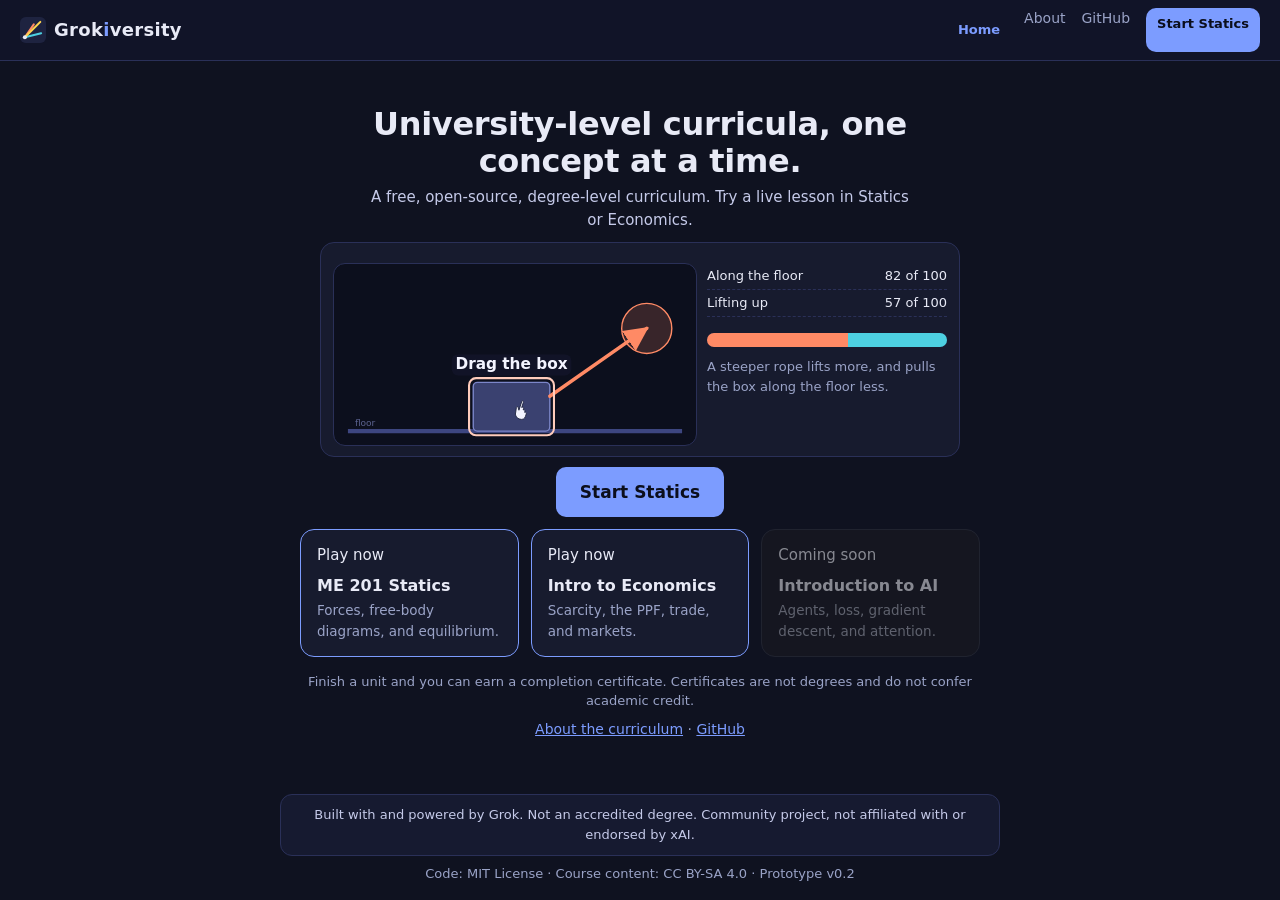
==== commit dc301aab: "Add unit overviews, rename the project to Grokiversity, and update the disclaimer. Bare unit URLs no" ====
--- a/prototype/index.html
+++ b/prototype/index.html
@@ -5,35 +5,37 @@
 <meta name="viewport" content="width=device-width, initial-scale=1, viewport-fit=cover">
 <meta http-equiv="Cache-Control" content="no-cache, no-store, must-revalidate">
 <meta http-equiv="Pragma" content="no-cache">
-<title>Grokeversity — university-level curricula, one concept at a time</title>
-<meta name="description" content="Free, open-source, mastery-based curricula in Mechanical Engineering, Introduction to Economics, and Introduction to AI. Interactive visuals, strict quizzes, and a copy-paste AI tutor prompt. Community project; not an accredited degree.">
+<title>Grokiversity — university-level curricula, one concept at a time</title>
+<meta name="description" content="Free, open-source, mastery-based curricula in Mechanical Engineering, Introduction to Economics, and Introduction to AI. Interactive visuals, strict quizzes, and a copy-paste AI tutor prompt. Built with and powered by Grok. Not an accredited degree. Community project, not affiliated with or endorsed by xAI.">
 <meta name="theme-color" content="#0f1220">
 <!-- Open Graph / X card. On deploy, tools/build_site.py --base-url rewrites these to absolute URLs (X requires absolute image URLs). -->
 <meta property="og:type" content="website">
-<meta property="og:site_name" content="Grokeversity">
-<meta property="og:title" content="Grokeversity — university-level curricula, one concept at a time">
+<meta property="og:site_name" content="Grokiversity">
+<meta property="og:title" content="Grokiversity — university-level curricula, one concept at a time">
 <meta property="og:description" content="Mechanical Engineering, Introduction to Economics, and Introduction to AI, with interactive math and strict mastery quizzes. Free and open source.">
-<meta property="og:image" content="https://ankela.github.io/grokeversity/assets/og.png">
+<meta property="og:image" content="https://ankela.github.io/grokiversity/assets/og.png">
 <meta property="og:image:width" content="1200">
 <meta property="og:image:height" content="630">
-<meta property="og:image:alt" content="Grokeversity: Mechanical Engineering, Introduction to Economics, and Introduction to AI. Interactive, university-level lessons.">
-<meta property="og:url" content="https://ankela.github.io/grokeversity/">
+<meta property="og:image:alt" content="Grokiversity: Mechanical Engineering, Introduction to Economics, and Introduction to AI. Interactive, university-level lessons.">
+<meta property="og:url" content="https://ankela.github.io/grokiversity/">
 <meta name="twitter:card" content="summary_large_image">
-<meta name="twitter:title" content="Grokeversity — university-level curricula, one concept at a time">
+<meta name="twitter:title" content="Grokiversity — university-level curricula, one concept at a time">
 <meta name="twitter:description" content="Interactive lessons in Statics and Introduction to Economics, with strict mastery quizzes and an AI tutor prompt.">
-<meta name="twitter:image" content="https://ankela.github.io/grokeversity/assets/og.png">
-<meta name="twitter:image:alt" content="Grokeversity: Mechanical Engineering and Introduction to AI.">
+<meta name="twitter:image" content="https://ankela.github.io/grokiversity/assets/og.png">
+<meta name="twitter:image:alt" content="Grokiversity: Mechanical Engineering and Introduction to AI.">
 <link rel="icon" href="assets/favicon.svg" type="image/svg+xml">
 <link rel="icon" href="assets/favicon-32.png" sizes="32x32" type="image/png">
 <link rel="apple-touch-icon" href="assets/apple-touch-icon.png">
-<link rel="stylesheet" href="app.css?v=8d69e811">
+<link rel="stylesheet" href="app.css?v=15ab8611">
 <script>
 (function(){
   function go(){
     var h=(location.hash||'').replace(/^#/,'').toLowerCase();
-    if(h==='learn' || h.indexOf('learn')===0 || /^c[1-5]/.test(h)){
+    if(h==='learn' || h.indexOf('learn')===0){
+      location.replace('statics/unit-1.html?v=15ab8611');
+    } else if(/^c[1-5]/.test(h)){
       var c=(h.match(/c([1-5])/)||[])[1]||'1';
-      location.replace('statics/unit-1.html?v=8d69e811&c='+c);
+      location.replace('statics/unit-1.html?v=15ab8611&c='+c);
     }
   }
   go();
@@ -43,12 +45,12 @@
 </head>
 <body class="home">
 <header class="top">
-  <a class="logo" href="./"><img src="assets/favicon.svg" alt=""><span>Grok<b>e</b>versity</span></a>
+  <a class="logo" href="./"><img src="assets/favicon.svg" alt=""><span>Grok<b>i</b>versity</span></a>
   <nav>
     <a class="home-link" href="./">Home</a>
     <a href="about.html">About</a>
-    <a href="https://github.com/ANKELA/grokeversity" rel="noopener noreferrer">GitHub</a>
-    <a class="btn sm" href="statics/unit-1.html?v=8d69e811">Start Statics</a>
+    <a href="https://github.com/ANKELA/grokiversity" rel="noopener noreferrer">GitHub</a>
+    <a class="btn sm" href="statics/unit-1.html?v=15ab8611">Start Statics</a>
   </nav>
 </header>
 
@@ -66,17 +68,17 @@
       </div>
     </div>
   </div>
-  <p class="home-cta"><a class="btn btn-lg" href="statics/unit-1.html?v=8d69e811">Start Statics</a></p>
+  <p class="home-cta"><a class="btn btn-lg" href="statics/unit-1.html?v=15ab8611">Start Statics</a></p>
   <ul class="course-list">
     <li>
-      <a class="course-card is-live" href="statics/unit-1.html?v=8d69e811" id="card-me">
+      <a class="course-card is-live" href="statics/unit-1.html?v=15ab8611" id="card-me">
         <span class="badge">Play now</span>
         <h2>ME 201 Statics</h2>
         <p>Forces, free-body diagrams, and equilibrium.</p>
       </a>
     </li>
     <li>
-      <a class="course-card is-live" href="econ/unit-1.html?v=8d69e811" id="card-econ">
+      <a class="course-card is-live" href="econ/unit-1.html?v=15ab8611" id="card-econ">
         <span class="badge">Play now</span>
         <h2>Intro to Economics</h2>
         <p>Scarcity, the PPF, trade, and markets.</p>
@@ -91,13 +93,13 @@
     </li>
   </ul>
   <p class="cert-note">Finish a unit and you can earn a completion certificate. Certificates are not degrees and do not confer academic credit.</p>
-  <p class="home-links"><a href="about.html">About the curriculum</a> · <a href="https://github.com/ANKELA/grokeversity" rel="noopener noreferrer">GitHub</a></p>
+  <p class="home-links"><a href="about.html">About the curriculum</a> · <a href="https://github.com/ANKELA/grokiversity" rel="noopener noreferrer">GitHub</a></p>
 </main>
 
 <footer>
-  <div class="disc">Not an accredited degree. Community project, not affiliated with xAI.</div>
+  <div class="disc">Built with and powered by Grok. Not an accredited degree. Community project, not affiliated with or endorsed by xAI.</div>
   <div>Code: MIT License · Course content: CC BY-SA 4.0 · Prototype v0.2</div>
 </footer>
-<script src="app.js?v=8d69e811"></script>
+<script src="app.js?v=15ab8611"></script>
 </body>
 </html>
--- a/prototype/app.css
+++ b/prototype/app.css
@@ -630,3 +630,136 @@
 .cs-shade{fill:#4dd0e1;fill-opacity:.28}
 .ps-shade{fill:#ff8a65;fill-opacity:.28}
 .xs-shade{fill:#ffd54f;fill-opacity:.28}
+
+/* ---- unit overview (first screen, not a concept slide) ---- */
+.unit-overview{
+  position:absolute;
+  inset:0;
+  overflow:hidden;
+  min-height:0;
+  display:flex;
+  flex-direction:column;
+  background:var(--panel);
+  z-index:3;
+}
+.unit-overview[hidden]{display:none !important}
+.overview-slide{
+  flex:1 1 auto;
+  min-height:0;
+  overflow:auto;
+  overscroll-behavior:contain;
+  padding:8px 14px 10px;
+  display:flex;
+  flex-direction:column;
+  gap:6px;
+}
+.overview-slide h1{
+  font-size:clamp(18px, 4.6vw, 26px);
+  line-height:1.15;
+  margin:0;
+  letter-spacing:-.3px;
+}
+.overview-kicker{
+  margin:0;
+  font-size:11px;
+  letter-spacing:.06em;
+  text-transform:uppercase;
+  color:var(--mute);
+}
+.overview-lead{
+  margin:0;
+  font-size:13.5px;
+  line-height:1.4;
+  color:#c5cae9;
+}
+.overview-slide h2{
+  font-size:11px;
+  letter-spacing:.05em;
+  text-transform:uppercase;
+  color:var(--mute);
+  margin:4px 0 0;
+}
+.overview-grid{display:flex; flex-direction:column; gap:6px; min-height:0}
+.overview-concepts{display:flex; flex-direction:column; gap:4px; margin:0; padding:0; list-style:none}
+.overview-c{
+  display:flex;
+  align-items:center;
+  gap:8px;
+  width:100%;
+  text-align:left;
+  background:var(--bg);
+  border:1px solid var(--line);
+  border-radius:10px;
+  padding:6px 10px;
+  color:inherit;
+  min-height:40px;
+  font:inherit;
+  cursor:pointer;
+}
+.overview-c .n{flex:0 0 1.2em; color:var(--acc); font-weight:700}
+.overview-c .t{flex:1; min-width:0}
+.overview-c .st{flex:0 0 auto; color:var(--mute); font-size:13px}
+.overview-c.locked{opacity:.55; cursor:default}
+.overview-c:not(.locked):hover{border-color:var(--acc); background:#1d2550}
+.overview-outcomes{margin:0; padding-left:1.15em; font-size:13.5px; line-height:1.4}
+.overview-outcomes li{margin:0 0 2px}
+.overview-meta, .overview-how{
+  margin:0;
+  font-size:12.5px;
+  line-height:1.4;
+  color:var(--mute);
+}
+.overview-slide > *{flex-shrink:0}
+.overview-start{
+  align-self:stretch;
+  margin-top:auto;
+  font-size:17px;
+  min-height:46px;
+  padding:10px 18px;
+}
+@media (max-width:719px){
+  .overview-slide{padding:6px 12px 8px; gap:4px}
+  .overview-lead{font-size:12.5px; line-height:1.32}
+  .overview-c{min-height:32px; padding:4px 8px; border-radius:8px}
+  .overview-outcomes{font-size:12.5px; line-height:1.32}
+  .overview-meta, .overview-how{font-size:11.5px; line-height:1.32}
+  .overview-slide h2{margin:2px 0 0}
+  .overview-start{min-height:42px; font-size:16px; padding:8px 16px}
+}
+@media (min-width:720px){
+  .overview-slide{padding:14px 22px 16px; gap:8px}
+  .overview-lead{font-size:15px; max-width:42em}
+  .overview-grid{display:grid; grid-template-columns:1fr 1fr; gap:10px 24px; align-items:start}
+  .overview-c{min-height:44px}
+}
+/* Intro AI: first viewport is the overview; the long lesson stays off-screen until Start */
+html.ai-overview-open, html.ai-overview-open body{
+  height:100%;
+  overflow:hidden;
+  overscroll-behavior:none;
+}
+html.ai-overview-open body{
+  display:flex;
+  flex-direction:column;
+  margin:0;
+}
+html.ai-overview-open .top{flex:0 0 auto}
+html.ai-overview-open .course-hero,
+html.ai-overview-open .player,
+html.ai-overview-open footer,
+html.ai-overview-open #funBar,
+html.ai-overview-open .fun-bar{display:none !important}
+
+.unit-overview.ai-overview{display:none;}
+html.ai-overview-open .unit-overview.ai-overview{display:flex;}
+html.ai-overview-open .unit-overview{
+  position:relative;
+  flex:1 1 0;
+  min-height:0;
+  inset:auto;
+  width:100%;
+  max-width:720px;
+  margin:0 auto;
+  align-self:stretch;
+}
+body.ai-started .course-hero{display:none}
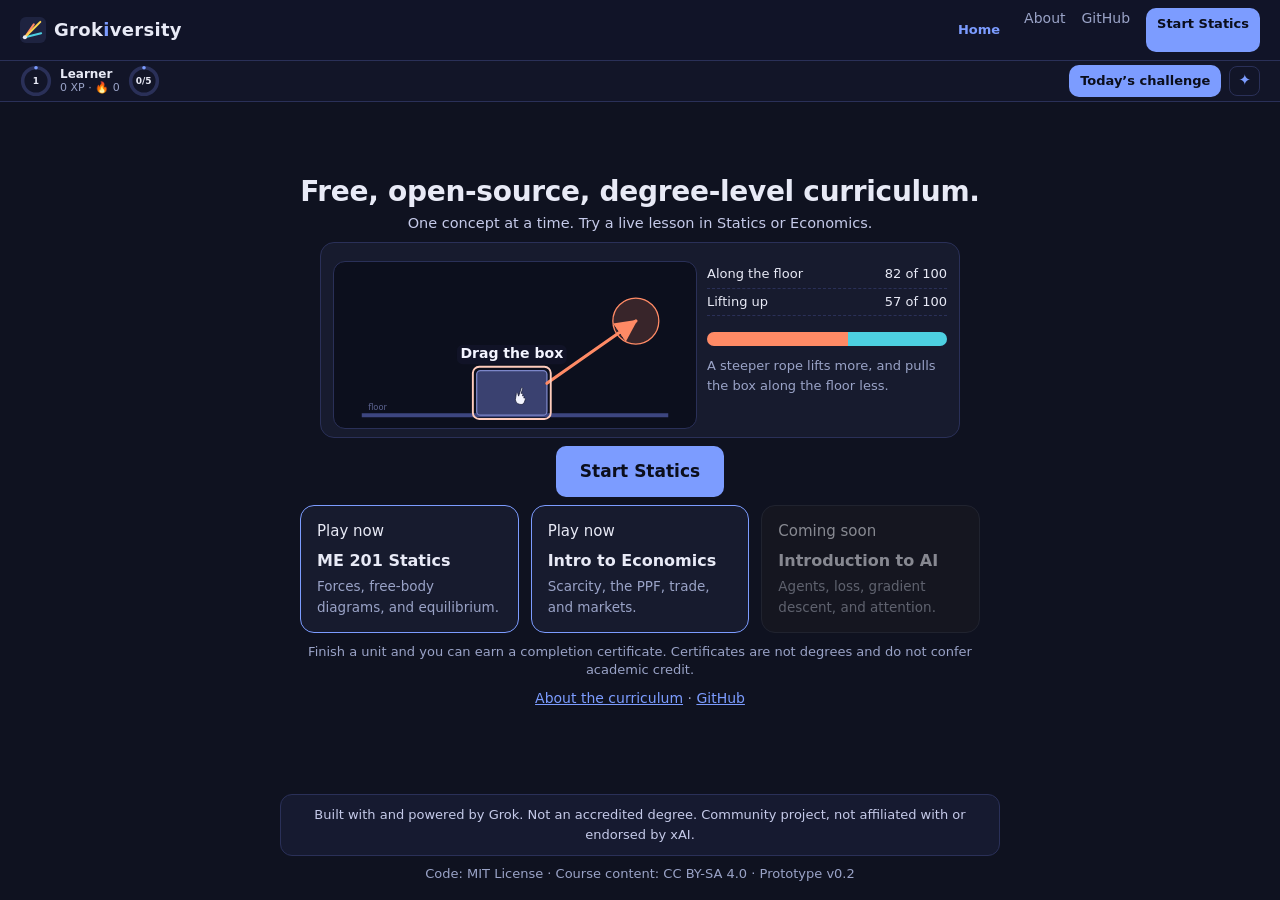
==== commit 05ceed37: "Add ethical engagement loops and fix the home title wording. Daily streak and goal rings, a one-more" ====
--- a/prototype/index.html
+++ b/prototype/index.html
@@ -5,13 +5,13 @@
 <meta name="viewport" content="width=device-width, initial-scale=1, viewport-fit=cover">
 <meta http-equiv="Cache-Control" content="no-cache, no-store, must-revalidate">
 <meta http-equiv="Pragma" content="no-cache">
-<title>Grokiversity — university-level curricula, one concept at a time</title>
-<meta name="description" content="Free, open-source, mastery-based curricula in Mechanical Engineering, Introduction to Economics, and Introduction to AI. Interactive visuals, strict quizzes, and a copy-paste AI tutor prompt. Built with and powered by Grok. Not an accredited degree. Community project, not affiliated with or endorsed by xAI.">
+<title>Grokiversity — free, open-source, degree-level curriculum</title>
+<meta name="description" content="Free, open-source, degree-level curriculum in Mechanical Engineering, Introduction to Economics, and Introduction to AI. Interactive visuals, strict quizzes, and a copy-paste AI tutor prompt. Built with and powered by Grok. Not an accredited degree. Community project, not affiliated with or endorsed by xAI.">
 <meta name="theme-color" content="#0f1220">
 <!-- Open Graph / X card. On deploy, tools/build_site.py --base-url rewrites these to absolute URLs (X requires absolute image URLs). -->
 <meta property="og:type" content="website">
 <meta property="og:site_name" content="Grokiversity">
-<meta property="og:title" content="Grokiversity — university-level curricula, one concept at a time">
+<meta property="og:title" content="Grokiversity — free, open-source, degree-level curriculum">
 <meta property="og:description" content="Mechanical Engineering, Introduction to Economics, and Introduction to AI, with interactive math and strict mastery quizzes. Free and open source.">
 <meta property="og:image" content="https://ankela.github.io/grokiversity/assets/og.png">
 <meta property="og:image:width" content="1200">
@@ -19,23 +19,23 @@
 <meta property="og:image:alt" content="Grokiversity: Mechanical Engineering, Introduction to Economics, and Introduction to AI. Interactive, university-level lessons.">
 <meta property="og:url" content="https://ankela.github.io/grokiversity/">
 <meta name="twitter:card" content="summary_large_image">
-<meta name="twitter:title" content="Grokiversity — university-level curricula, one concept at a time">
+<meta name="twitter:title" content="Grokiversity — free, open-source, degree-level curriculum">
 <meta name="twitter:description" content="Interactive lessons in Statics and Introduction to Economics, with strict mastery quizzes and an AI tutor prompt.">
 <meta name="twitter:image" content="https://ankela.github.io/grokiversity/assets/og.png">
 <meta name="twitter:image:alt" content="Grokiversity: Mechanical Engineering and Introduction to AI.">
 <link rel="icon" href="assets/favicon.svg" type="image/svg+xml">
 <link rel="icon" href="assets/favicon-32.png" sizes="32x32" type="image/png">
 <link rel="apple-touch-icon" href="assets/apple-touch-icon.png">
-<link rel="stylesheet" href="app.css?v=15ab8611">
+<link rel="stylesheet" href="app.css?v=20d371f6">
 <script>
 (function(){
   function go(){
     var h=(location.hash||'').replace(/^#/,'').toLowerCase();
     if(h==='learn' || h.indexOf('learn')===0){
-      location.replace('statics/unit-1.html?v=15ab8611');
+      location.replace('statics/unit-1.html?v=20d371f6');
     } else if(/^c[1-5]/.test(h)){
       var c=(h.match(/c([1-5])/)||[])[1]||'1';
-      location.replace('statics/unit-1.html?v=15ab8611&c='+c);
+      location.replace('statics/unit-1.html?v=20d371f6&c='+c);
     }
   }
   go();
@@ -50,13 +50,13 @@
     <a class="home-link" href="./">Home</a>
     <a href="about.html">About</a>
     <a href="https://github.com/ANKELA/grokiversity" rel="noopener noreferrer">GitHub</a>
-    <a class="btn sm" href="statics/unit-1.html?v=15ab8611">Start Statics</a>
+    <a class="btn sm" href="statics/unit-1.html?v=20d371f6">Start Statics</a>
   </nav>
 </header>
 
 <main class="home-main">
-  <h1>University-level curricula, one concept at a time.</h1>
-  <p class="lead">A free, open-source, degree-level curriculum. Try a live lesson in Statics or Economics.</p>
+  <h1>Free, open-source, degree-level curriculum.</h1>
+  <p class="lead">One concept at a time. Try a live lesson in Statics or Economics.</p>
   <div class="card home-demo" id="homeDemo">
     <div class="viz">
       <svg class="diagram" id="ropeSvg" viewBox="0 0 520 260" role="img" aria-label="A box you can drag, pulled by a rope"></svg>
@@ -68,17 +68,17 @@
       </div>
     </div>
   </div>
-  <p class="home-cta"><a class="btn btn-lg" href="statics/unit-1.html?v=15ab8611">Start Statics</a></p>
+  <p class="home-cta"><a class="btn btn-lg" href="statics/unit-1.html?v=20d371f6">Start Statics</a></p>
   <ul class="course-list">
     <li>
-      <a class="course-card is-live" href="statics/unit-1.html?v=15ab8611" id="card-me">
+      <a class="course-card is-live" href="statics/unit-1.html?v=20d371f6" id="card-me">
         <span class="badge">Play now</span>
         <h2>ME 201 Statics</h2>
         <p>Forces, free-body diagrams, and equilibrium.</p>
       </a>
     </li>
     <li>
-      <a class="course-card is-live" href="econ/unit-1.html?v=15ab8611" id="card-econ">
+      <a class="course-card is-live" href="econ/unit-1.html?v=20d371f6" id="card-econ">
         <span class="badge">Play now</span>
         <h2>Intro to Economics</h2>
         <p>Scarcity, the PPF, trade, and markets.</p>
@@ -100,6 +100,8 @@
   <div class="disc">Built with and powered by Grok. Not an accredited degree. Community project, not affiliated with or endorsed by xAI.</div>
   <div>Code: MIT License · Course content: CC BY-SA 4.0 · Prototype v0.2</div>
 </footer>
-<script src="app.js?v=15ab8611"></script>
+<script src="quiz-rand.js?v=20d371f6"></script>
+<script src="app.js?v=20d371f6"></script>
+<script src="fun.js?v=20d371f6"></script>
 </body>
 </html>
--- a/prototype/app.css
+++ b/prototype/app.css
@@ -353,11 +353,60 @@
 .fun-toast.show{opacity:1;transform:translate(-50%, 0)}
 .mute{color:var(--mute);font-weight:400}
 @media (prefers-reduced-motion:reduce){
-  .fun-meter i, .fun-toast{transition:none}
+  .fun-meter i, .fun-toast, .fun-ring-val, .fun-overlay .fun-card-box{transition:none}
 }
 @media (max-width:700px){
-  .fun-bar{padding:4px 8px;gap:6px;font-size:11px}
-  .fun-daily{display:none}
+  .fun-bar{padding:3px 8px;gap:6px;font-size:11px}
+  .fun-daily, .fun-rank{display:none}
+}
+.fun-ring{position:relative;width:32px;height:32px;flex:0 0 32px}
+.fun-ring svg{display:block;width:32px;height:32px}
+.fun-ring-track{stroke:#2a3058}
+.fun-ring-val{stroke:var(--acc);transition:stroke-dasharray .4s ease}
+.fun-ring span{position:absolute;inset:0;display:flex;align-items:center;justify-content:center;font-size:9px;font-weight:700;color:var(--ink);font-variant-numeric:tabular-nums;pointer-events:none;line-height:1}
+.fun-rank{font-weight:700;color:var(--acc);white-space:nowrap;font-size:11px;overflow:hidden;text-overflow:ellipsis;max-width:9em}
+.fun-bar .fun-ring + .fun-rank{margin-right:2px}
+.fun-bar .fun-streak{margin-left:auto}
+.fun-goals{display:flex;gap:10px;flex-wrap:wrap;margin:4px 0 8px}
+.fun-goals label{display:flex;align-items:center;gap:4px}
+.fun-pop-links{display:flex;flex-wrap:wrap;gap:8px;margin-top:10px}
+.fun-card.legendary{border-color:#ce93d8}
+.fun-card.common{border-color:var(--line)}
+.fun-card.locked{opacity:.55}
+.fun-rare{font-size:10px;letter-spacing:.04em;text-transform:uppercase;color:var(--mute);font-weight:600;margin-left:6px}
+.fun-overlay{position:fixed;inset:0;z-index:70;background:#0f1220cc;display:flex;align-items:flex-end;justify-content:center;padding:12px 12px max(16px, env(safe-area-inset-bottom));overflow:auto;overscroll-behavior:contain}
+.fun-overlay[hidden]{display:none !important}
+.fun-overlay .fun-card-box{width:min(520px,100%);max-height:min(88dvh,720px);overflow:auto;background:var(--panel);border:1px solid var(--line);border-radius:16px 16px 12px 12px;padding:16px 16px 18px;color:var(--ink);box-shadow:0 16px 48px #0008}
+.fun-overlay h2{margin:0 0 8px;font-size:22px;letter-spacing:-.3px}
+.fun-overlay h3{margin:14px 0 6px;font-size:13px;letter-spacing:.04em;text-transform:uppercase;color:var(--mute)}
+.fun-kicker{margin:0 0 4px;font-size:11px;letter-spacing:.06em;text-transform:uppercase;color:var(--mute)}
+.fun-teaser{margin:0 0 8px}
+.fun-timer{font-variant-numeric:tabular-nums;font-weight:700;color:var(--acc);margin:0 0 8px}
+.fun-speed-meta{display:flex;justify-content:space-between;gap:8px;align-items:center;margin:0 0 8px}
+.fun-qtext{margin:0 0 10px;font-size:14px;line-height:1.45}
+.fun-qform label{display:block;margin:0 0 8px;font-size:13px}
+.fun-qform .btn{margin-top:4px}
+.fun-qfb{min-height:1.2em}
+.fun-grid{font-size:32px;margin:8px 0;letter-spacing:4px}
+.fun-overlay .btn.ghost, .btn.ghost{background:transparent;border:1px solid var(--line);color:var(--ink)}
+.fun-overlay .btn{margin:6px 6px 0 0}
+.fun-diag{margin:0 0 8px}
+.fun-diag svg{max-height:120px;width:100%}
+/* home engagement strip — one compact row */
+.fun-home{display:flex;align-items:center;gap:8px;padding:4px 20px;border-bottom:1px solid var(--line);background:#121528;flex:0 0 auto;min-height:40px;max-width:100%;box-sizing:border-box}
+.fun-home-rings{display:flex;align-items:center;gap:8px;min-width:0;flex:1}
+.fun-home-copy{display:flex;flex-direction:column;line-height:1.15;text-align:left;min-width:0}
+.fun-home-copy strong{font-size:12px;color:var(--ink);font-weight:700}
+.fun-home-copy span{font-size:11px;color:var(--mute);white-space:nowrap}
+.fun-home-chal{flex:0 0 auto;margin:0}
+@media (min-width:720px){
+  .fun-overlay{align-items:center;padding:24px}
+  .fun-overlay .fun-card-box{border-radius:16px}
+}
+@media (max-width:640px){
+  .fun-home{padding:4px 14px;gap:6px}
+  .fun-home-copy span{font-size:10px}
+  .fun-home-chal{font-size:12px;padding:6px 10px;min-height:32px}
 }
 
 .inrow label{min-width:0;max-width:100%}
@@ -408,31 +457,31 @@
   width:100%;
   max-width:720px;
   margin:0 auto;
-  padding:16px 20px 12px;
+  padding:10px 20px 8px;
   text-align:center;
   min-width:0;
 }
 body.home h1{
-  font-size:clamp(20px,3.2vw,32px);
+  font-size:clamp(18px,3vw,28px);
   line-height:1.15;
-  margin:0 0 6px;
+  margin:0 0 4px;
   letter-spacing:-.3px;
 }
 body.home .lead{
-  margin:0 auto 10px;
+  margin:0 auto 8px;
   max-width:36em;
   color:#c5cae9;
-  font-size:15px;
-}
-.home-demo{
+  font-size:14.5px;
+}
+ .home-demo{
   width:100%;
   max-width:640px;
-  margin:0 auto 10px;
-  padding:10px 12px;
+  margin:0 auto 8px;
+  padding:8px 12px;
   text-align:left;
 }
 .home-demo svg.diagram{
-  max-height:200px;
+  max-height:168px;
   width:100%;
   height:auto;
   touch-action:none;
@@ -440,7 +489,7 @@
 .home-demo .readout{font-size:13px}
 .home-demo .readout .row{padding:3px 0}
 .home-demo .thumb-layout{height:auto}
-body.home .home-cta{margin:0 0 12px}
+body.home .home-cta{margin:0 0 8px}
 body.home .btn-lg{font-size:17px;padding:12px 24px;min-height:46px}
 .course-list{
   display:grid;
@@ -448,7 +497,7 @@
   gap:12px;
   list-style:none;
   padding:0;
-  margin:0 0 16px;
+  margin:0 0 10px;
   text-align:left;
 }
 .course-card{
@@ -493,15 +542,15 @@
   body.home .course-card{padding:8px 8px}
   body.home .course-card h2{font-size:13px;margin:4px 0 2px;line-height:1.2}
   body.home .course-card p{font-size:11px;line-height:1.3}
-  body.home .home-demo{padding:6px 8px;margin-bottom:6px}
-  body.home .home-demo svg.diagram{max-height:140px}
+  body.home .home-demo{padding:4px 8px;margin-bottom:4px}
+  body.home .home-demo svg.diagram{max-height:110px}
   body.home .home-cta{margin:0 0 8px}
-  body.home .cert-note{font-size:12px;margin:0 0 4px}
-  body.home footer{padding:8px 14px 10px}
+  body.home .cert-note{font-size:11px;margin:0 0 2px;line-height:1.3}
+  body.home footer{padding:6px 14px 8px}
 }
 @media (max-width:700px), (pointer:coarse){
   .home-demo .thumb-layout > .readout{max-height:none}
-  .home-demo svg.diagram:not(.is-output){min-height:100px;max-height:140px;flex:0 0 auto}
+  .home-demo svg.diagram:not(.is-output){min-height:80px;max-height:110px;flex:0 0 auto}
 }
 
 /* ---- thumb-reach interactive layout ---- */
